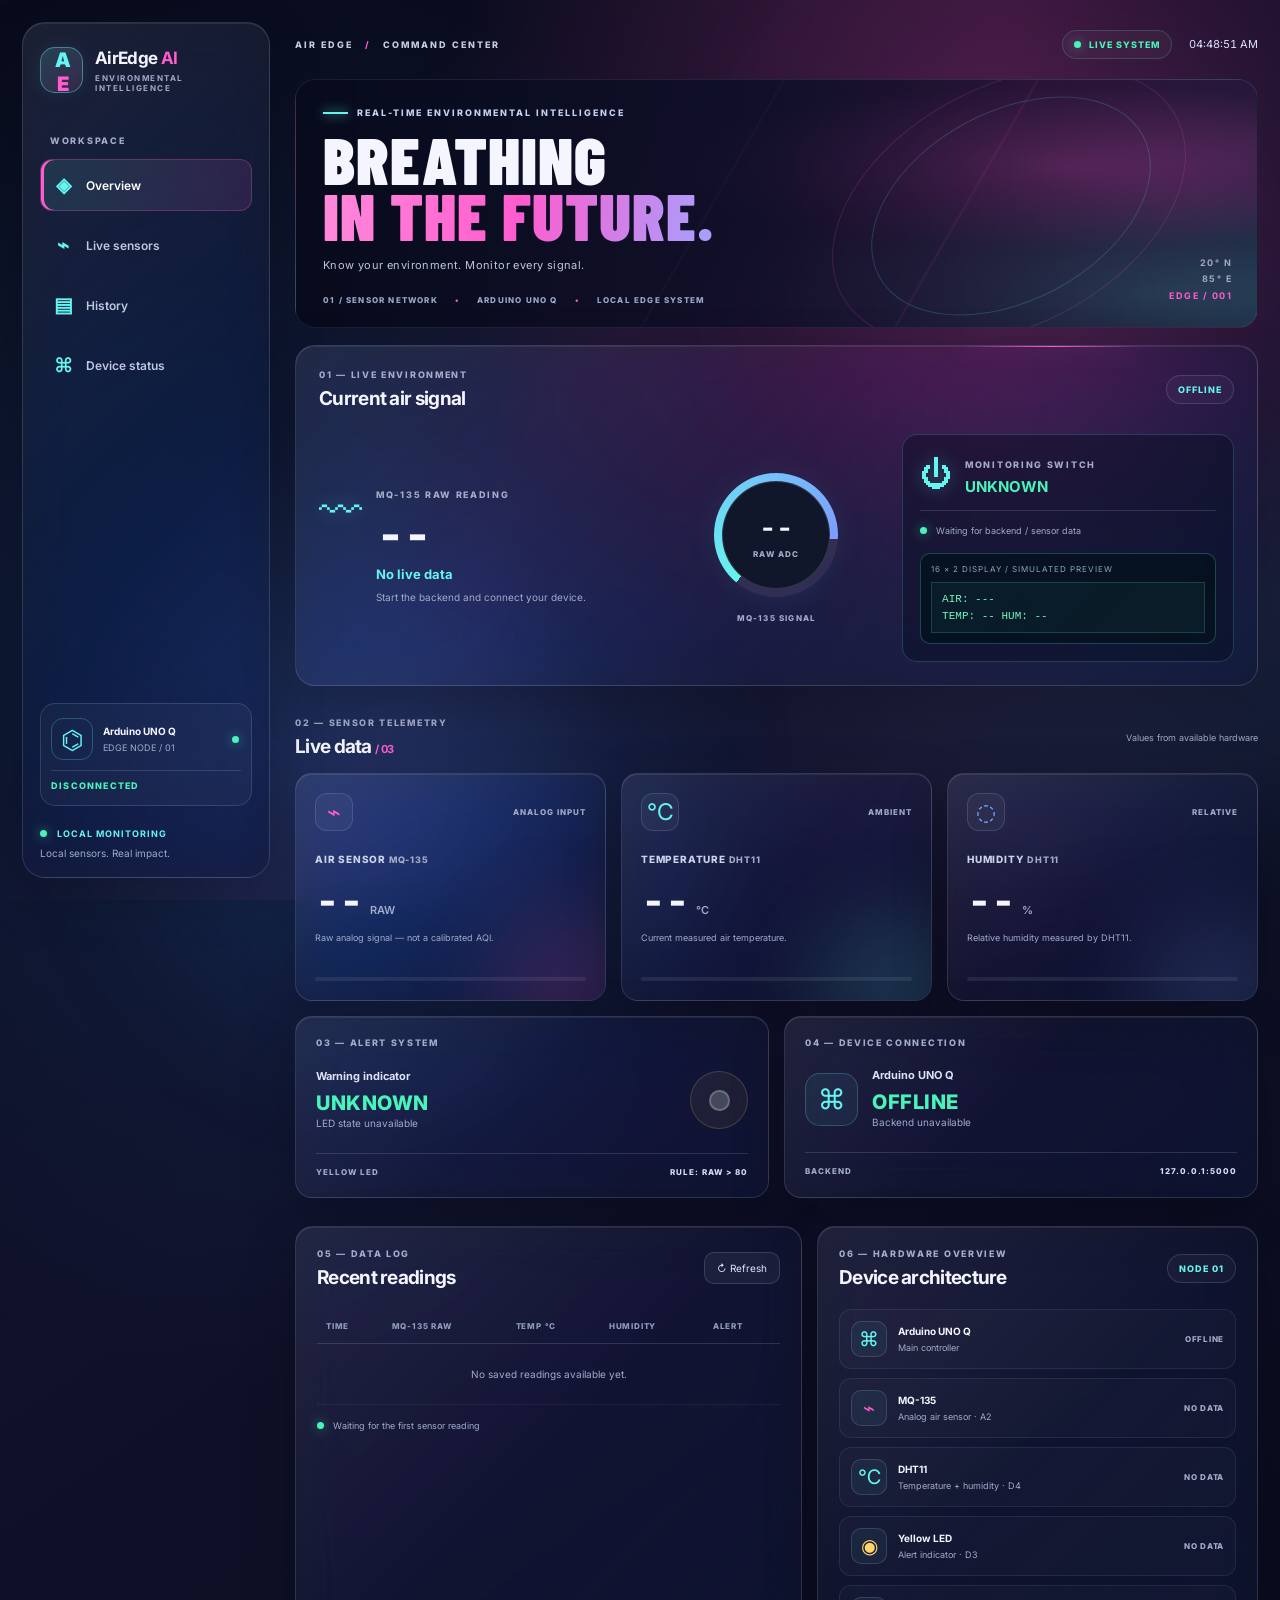
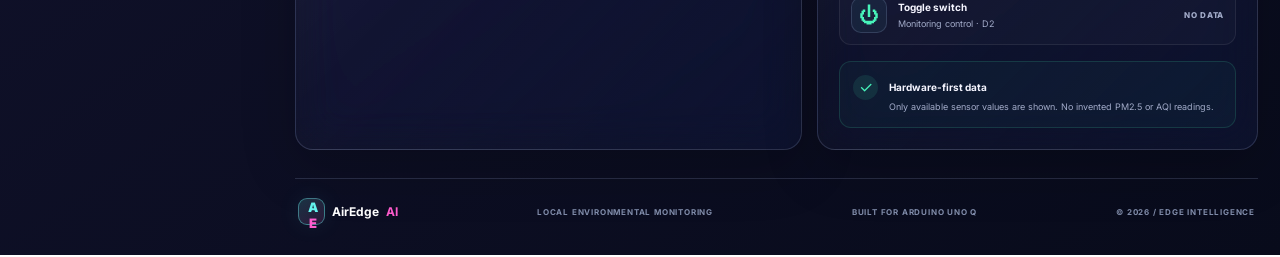
==== frontend/index.html @ 45211e06 "initial commit" ====
<!DOCTYPE html>
<html lang="en">
<head>
  <meta charset="UTF-8">
  <meta name="viewport" content="width=device-width, initial-scale=1.0">
  <meta name="theme-color" content="#080b1c">
  <title>AirEdge AI | Environmental Intelligence</title>
  <link rel="preconnect" href="https://fonts.googleapis.com">
  <link rel="preconnect" href="https://fonts.gstatic.com" crossorigin>
  <link href="https://fonts.googleapis.com/css2?family=Barlow+Condensed:wght@500;600;700;800;900&family=Inter:wght@400;500;600;700;800&display=swap" rel="stylesheet">
  <link rel="stylesheet" href="style.css">
  <script src="script.js" defer></script>
</head>
<body>
  <div class="ambient ambient-one"></div>
  <div class="ambient ambient-two"></div>
  <div class="grid-overlay"></div>

  <div class="app-shell">
    <aside class="sidebar glass">
      <a class="brand" href="#overview">
        <span class="brand-mark">A<span>E</span></span>
        <span>
          <strong>AirEdge <b>AI</b></strong>
          <small>ENVIRONMENTAL INTELLIGENCE</small>
        </span>
      </a>

      <div class="side-label">WORKSPACE</div>
      <nav class="navigation">
        <a class="nav-link active" href="#overview"><span>◈</span> Overview</a>
        <a class="nav-link" href="#sensors"><span>⌁</span> Live sensors</a>
        <a class="nav-link" href="#history"><span>▤</span> History</a>
        <a class="nav-link" href="#device"><span>⌘</span> Device status</a>
      </nav>

      <div class="sidebar-spacer"></div>

      <div class="node-card">
        <div class="node-icon">⌬</div>
        <div class="node-info">
          <strong>Arduino UNO Q</strong>
          <small>EDGE NODE / 01</small>
        </div>
        <span class="status-dot" id="sideConnectionDot"></span>
        <div class="node-status" id="sideConnection">CONNECTING</div>
      </div>

      <div class="sidebar-foot">
        <span class="live-dot"></span> LOCAL MONITORING
        <p>Local sensors. Real impact.</p>
      </div>
    </aside>

    <main class="main-content" id="overview">
      <header class="topbar">
        <div class="breadcrumb">AIR EDGE <span>/</span> COMMAND CENTER</div>
        <div class="topbar-right">
          <span class="live-pill"><i></i> LIVE SYSTEM</span>
          <span class="clock" id="clock">--:--:--</span>
        </div>
      </header>

      <section class="hero">
        <div class="hero-copy">
          <div class="eyebrow"><span class="eyebrow-line"></span> REAL-TIME ENVIRONMENTAL INTELLIGENCE</div>
          <h1>BREATHING<br><span>IN THE FUTURE.</span></h1>
          <p>Know your environment. Monitor every signal.</p>
          <div class="hero-meta">
            <span>01 / SENSOR NETWORK</span>
            <span>ARDUINO UNO Q</span>
            <span>LOCAL EDGE SYSTEM</span>
          </div>
        </div>
        <div class="hero-orbit orbit-one"></div>
        <div class="hero-orbit orbit-two"></div>
        <div class="hero-coordinate">20° N<br>85° E<br><span>EDGE / 001</span></div>
      </section>

      <section class="overview-panel glass">
        <div class="panel-heading">
          <div>
            <div class="section-kicker">01 — LIVE ENVIRONMENT</div>
            <h2>Current air signal</h2>
          </div>
          <span class="outline-chip" id="systemMode">INITIALIZING</span>
        </div>

        <div class="overview-grid">
          <div class="air-summary">
            <div class="air-symbol">〰</div>
            <div>
              <div class="mini-label">MQ-135 RAW READING</div>
              <div class="air-reading" id="airRaw">--</div>
              <div class="air-state" id="airStatus">Waiting for sensor</div>
              <p class="muted" id="airDescription">Connect your device to receive readings.</p>
            </div>
          </div>

          <div class="signal-meter">
            <div class="meter-ring">
              <div class="meter-center">
                <strong id="meterValue">--</strong>
                <span>RAW ADC</span>
              </div>
            </div>
            <span class="meter-caption">MQ-135 SIGNAL</span>
          </div>

          <div class="monitor-box">
            <div class="monitor-top">
              <span class="power-symbol">⏻</span>
              <div>
                <span class="mini-label">MONITORING SWITCH</span>
                <strong id="switchStatus">UNKNOWN</strong>
              </div>
            </div>
            <div class="monitor-divider"></div>
            <div class="monitor-bottom">
              <span class="live-dot"></span>
              <span id="deviceMessage">Waiting for device data</span>
            </div>
            <div class="lcd-screen">
              <div class="lcd-label">16 × 2 DISPLAY / SIMULATED PREVIEW</div>
              <div class="lcd-content">
                <span id="lcdLine1">AIR: ---</span>
                <span id="lcdLine2">TEMP: -- HUM: --</span>
              </div>
            </div>
          </div>
        </div>
      </section>

      <section class="section-block" id="sensors">
        <div class="section-header">
          <div>
            <div class="section-kicker">02 — SENSOR TELEMETRY</div>
            <h2>Live data <span class="heading-accent">/ 03</span></h2>
          </div>
          <span class="muted small">Values from available hardware</span>
        </div>

        <div class="sensor-grid">
          <article class="sensor-card glass pink-card">
            <div class="card-top">
              <span class="sensor-icon">⌁</span>
              <span class="tiny-tag">ANALOG INPUT</span>
            </div>
            <div class="sensor-name">AIR SENSOR <span>MQ-135</span></div>
            <div class="sensor-value"><span id="sensorAir">--</span><small>RAW</small></div>
            <p class="sensor-note">Raw analog signal — not a calibrated AQI.</p>
            <div class="card-track"><span id="airBar"></span></div>
          </article>

          <article class="sensor-card glass cyan-card">
            <div class="card-top">
              <span class="sensor-icon">℃</span>
              <span class="tiny-tag">AMBIENT</span>
            </div>
            <div class="sensor-name">TEMPERATURE <span>DHT11</span></div>
            <div class="sensor-value"><span id="temperature">--</span><small>°C</small></div>
            <p class="sensor-note">Current measured air temperature.</p>
            <div class="card-track"><span id="tempBar"></span></div>
          </article>

          <article class="sensor-card glass blue-card">
            <div class="card-top">
              <span class="sensor-icon">◌</span>
              <span class="tiny-tag">RELATIVE</span>
            </div>
            <div class="sensor-name">HUMIDITY <span>DHT11</span></div>
            <div class="sensor-value"><span id="humidity">--</span><small>%</small></div>
            <p class="sensor-note">Relative humidity measured by DHT11.</p>
            <div class="card-track"><span id="humidityBar"></span></div>
          </article>
        </div>
      </section>

      <section class="status-grid">
        <article class="glass status-card">
          <div class="section-kicker">03 — ALERT SYSTEM</div>
          <div class="status-card-main">
            <div>
              <div class="status-title">Warning indicator</div>
              <div class="status-big" id="alertStatus">UNKNOWN</div>
              <p class="muted" id="ledStatus">LED state unavailable</p>
            </div>
            <div class="led-halo"><span class="led-bulb" id="ledBulb"></span></div>
          </div>
          <div class="status-foot">YELLOW LED <span id="alertRule">RULE: RAW > 80</span></div>
        </article>

        <article class="glass status-card">
          <div class="section-kicker">04 — DEVICE CONNECTION</div>
          <div class="connection-main">
            <div class="connection-icon">⌘</div>
            <div>
              <div class="status-title">Arduino UNO Q</div>
              <div class="status-big" id="backendBadge">CHECKING</div>
              <p class="muted" id="connectionText">Checking Flask backend…</p>
            </div>
          </div>
          <div class="status-foot">BACKEND <span>127.0.0.1:5000</span></div>
        </article>
      </section>

      <section class="lower-grid">
        <article class="glass history-panel" id="history">
          <div class="panel-heading">
            <div>
              <div class="section-kicker">05 — DATA LOG</div>
              <h2>Recent readings</h2>
            </div>
            <button class="refresh-button" id="refreshButton" type="button">↻ Refresh</button>
          </div>

          <div class="table-wrap">
            <table>
              <thead>
                <tr>
                  <th>TIME</th>
                  <th>MQ-135 RAW</th>
                  <th>TEMP °C</th>
                  <th>HUMIDITY</th>
                  <th>ALERT</th>
                </tr>
              </thead>
              <tbody id="historyBody">
                <tr><td colspan="5" class="empty-row">Waiting for sensor history…</td></tr>
              </tbody>
            </table>
          </div>
          <div class="table-foot"><span class="live-dot"></span> <span id="footerUpdate">No readings received yet</span></div>
        </article>

        <article class="glass device-panel" id="device">
          <div class="panel-heading">
            <div>
              <div class="section-kicker">06 — HARDWARE OVERVIEW</div>
              <h2>Device architecture</h2>
            </div>
            <span class="outline-chip">NODE 01</span>
          </div>

          <div class="device-list">
            <div class="device-item">
              <span class="device-symbol">⌘</span>
              <div><strong>Arduino UNO Q</strong><small>Main controller</small></div>
              <span class="device-state" id="controllerState">WAITING</span>
            </div>
            <div class="device-item">
              <span class="device-symbol pink-text">⌁</span>
              <div><strong>MQ-135</strong><small>Analog air sensor · A2</small></div>
              <span class="device-state" id="mqStatus">WAITING</span>
            </div>
            <div class="device-item">
              <span class="device-symbol cyan-text">℃</span>
              <div><strong>DHT11</strong><small>Temperature + humidity · D4</small></div>
              <span class="device-state" id="dhtStatus">WAITING</span>
            </div>
            <div class="device-item">
              <span class="device-symbol yellow-text">◉</span>
              <div><strong>Yellow LED</strong><small>Alert indicator · D3</small></div>
              <span class="device-state" id="ledDeviceState">WAITING</span>
            </div>
            <div class="device-item">
              <span class="device-symbol green-text">⏻</span>
              <div><strong>Toggle switch</strong><small>Monitoring control · D2</small></div>
              <span class="device-state" id="switchDeviceState">WAITING</span>
            </div>
          </div>

          <div class="data-integrity">
            <span class="integrity-icon">✓</span>
            <div><strong>Hardware-first data</strong><p>Only available sensor values are shown. No invented PM2.5 or AQI readings.</p></div>
          </div>
        </article>
      </section>

      <footer class="footer">
        <div class="footer-brand"><span class="brand-mark small-mark">A<span>E</span></span> AirEdge <b>AI</b></div>
        <span>LOCAL ENVIRONMENTAL MONITORING</span>
        <span>BUILT FOR ARDUINO UNO Q</span>
        <span>© <span id="year"></span> / EDGE INTELLIGENCE</span>
      </footer>
    </main>
  </div>
</body>
</html>
---- frontend/style.css ----
:root {
  --bg: #080b1b;
  --glass: rgba(13, 19, 43, 0.68);
  --glass-light: rgba(255, 255, 255, 0.065);
  --border: rgba(190, 205, 255, 0.17);
  --text: #f5f5ff;
  --muted: #a2abc9;
  --pink: #ff5cce;
  --cyan: #65f5f0;
  --blue: #78aaff;
  --green: #48f4ba;
  --yellow: #ffd56b;
  --red: #ff657e;
}

* {
  box-sizing: border-box;
  margin: 0;
  padding: 0;
}

html {
  scroll-behavior: smooth;
  scroll-padding-top: 24px;
}

body {
  min-height: 100vh;
  overflow-x: hidden;
  color: var(--text);
  background:
    radial-gradient(ellipse at 78% 0%, rgba(202, 49, 135, 0.21), transparent 38%),
    radial-gradient(ellipse at 18% 36%, rgba(31, 107, 175, 0.18), transparent 42%),
    linear-gradient(145deg, #080b1b, #10112a 50%, #080b1b);
  font-family: "Inter", sans-serif;
}

body::before {
  position: fixed;
  inset: 0;
  z-index: -2;
  content: "";
  pointer-events: none;
  background:
    linear-gradient(120deg, transparent 25%, rgba(255, 93, 206, 0.055), transparent 65%),
    radial-gradient(ellipse at 90% 70%, rgba(40, 215, 234, 0.09), transparent 35%);
}

.ambient {
  position: fixed;
  z-index: -1;
  width: 420px;
  height: 420px;
  border-radius: 50%;
  filter: blur(110px);
  opacity: 0.16;
  pointer-events: none;
  animation: drift 13s ease-in-out infinite alternate;
}

.ambient-one {
  top: 4%;
  right: 3%;
  background: var(--pink);
}

.ambient-two {
  bottom: -10%;
  left: 15%;
  background: #3b8bff;
  animation-delay: -5s;
}

.grid-overlay {
  position: fixed;
  inset: 0;
  z-index: -1;
  opacity: 0.14;
  pointer-events: none;
  background-image:
    linear-gradient(rgba(149, 176, 255, 0.08) 1px, transparent 1px),
    linear-gradient(90deg, rgba(149, 176, 255, 0.08) 1px, transparent 1px);
  background-size: 42px 42px;
  mask-image: linear-gradient(to bottom, black, transparent 90%);
}

@keyframes drift {
  from { transform: translate3d(-25px, -15px, 0) scale(0.9); }
  to { transform: translate3d(30px, 25px, 0) scale(1.12); }
}

@keyframes pulse {
  0%, 100% { box-shadow: 0 0 0 0 rgba(72, 244, 186, 0.25); }
  50% { box-shadow: 0 0 0 6px rgba(72, 244, 186, 0); }
}

@keyframes shimmer {
  0% { background-position: 0% 50%; }
  100% { background-position: 200% 50%; }
}

/* Frosted glass used across the dashboard */
.glass {
  background: linear-gradient(
    135deg,
    rgba(255, 255, 255, 0.085),
    rgba(255, 255, 255, 0.025) 48%,
    rgba(17, 24, 55, 0.52)
  );
  border: 1px solid var(--border);
  box-shadow:
    0 18px 55px rgba(0, 0, 0, 0.2),
    inset 0 1px 0 rgba(255, 255, 255, 0.08);
  -webkit-backdrop-filter: blur(22px) saturate(145%);
  backdrop-filter: blur(22px) saturate(145%);
}

.app-shell {
  position: relative;
  display: grid;
  grid-template-columns: 248px minmax(0, 1fr);
  gap: 25px;
  width: min(1720px, 100%);
  min-height: 100vh;
  margin: auto;
  padding: 22px;
}

/* Sidebar */
.sidebar {
  position: sticky;
  top: 22px;
  display: flex;
  flex-direction: column;
  align-self: start;
  min-height: calc(100vh - 44px);
  padding: 24px 17px 18px;
  border-radius: 23px;
}

.brand {
  display: flex;
  align-items: center;
  gap: 12px;
  margin-bottom: 42px;
  color: var(--text);
  text-decoration: none;
}

.brand-mark {
  display: grid;
  place-items: center;
  width: 46px;
  height: 46px;
  border: 1px solid rgba(101, 245, 240, 0.42);
  border-radius: 15px;
  color: var(--cyan);
  background: linear-gradient(145deg, rgba(101, 245, 240, 0.17), rgba(255, 92, 206, 0.13));
  box-shadow: 0 0 24px rgba(101, 245, 240, 0.08);
  font-size: 20px;
  font-weight: 900;
  letter-spacing: -3px;
}

.brand-mark span {
  color: var(--pink);
}

.brand strong {
  display: block;
  font-size: 17px;
  letter-spacing: -0.7px;
}

.brand strong b,
.footer-brand b {
  color: var(--pink);
}

.brand small {
  display: block;
  margin-top: 5px;
  color: var(--muted);
  font-size: 8px;
  font-weight: 700;
  letter-spacing: 1.5px;
}

.side-label,
.section-kicker,
.mini-label,
.tiny-tag {
  color: var(--muted);
  font-size: 9px;
  font-weight: 800;
  letter-spacing: 1.7px;
}

.side-label {
  margin: 0 10px 13px;
}

.navigation {
  display: grid;
  gap: 8px;
}

.nav-link {
  display: flex;
  align-items: center;
  gap: 13px;
  padding: 13px 12px;
  border: 1px solid transparent;
  border-radius: 12px;
  color: #bfc7e1;
  text-decoration: none;
  font-size: 12px;
  font-weight: 600;
  transition: 0.25s ease;
}

.nav-link span {
  width: 20px;
  color: var(--cyan);
  font-size: 20px;
  text-align: center;
}

.nav-link:hover,
.nav-link.active {
  border-color: rgba(255, 92, 206, 0.25);
  color: white;
  background: linear-gradient(100deg, rgba(101, 245, 240, 0.11), rgba(255, 92, 206, 0.12));
  box-shadow: inset 3px 0 var(--pink);
}

.sidebar-spacer {
  flex: 1;
  min-height: 60px;
}

.node-card {
  display: grid;
  grid-template-columns: 42px 1fr 9px;
  gap: 10px;
  align-items: center;
  padding: 14px 10px;
  border: 1px solid var(--border);
  border-radius: 15px;
  background: rgba(255, 255, 255, 0.035);
}

.node-icon {
  display: grid;
  place-items: center;
  width: 42px;
  height: 42px;
  border: 1px solid rgba(101, 245, 240, 0.25);
  border-radius: 12px;
  color: var(--cyan);
  font-size: 26px;
}

.node-info strong,
.device-item strong {
  display: block;
  font-size: 10px;
}

.node-info small,
.device-item small {
  display: block;
  margin-top: 5px;
  color: var(--muted);
  font-size: 9px;
}

.node-status {
  grid-column: 1 / -1;
  padding-top: 9px;
  border-top: 1px solid var(--border);
  color: var(--green);
  font-size: 9px;
  font-weight: 800;
  letter-spacing: 1.2px;
}

.status-dot,
.live-dot,
.live-pill i {
  display: inline-block;
  width: 7px;
  height: 7px;
  border-radius: 50%;
  background: var(--green);
  box-shadow: 0 0 12px rgba(72, 244, 186, 0.6);
}

.sidebar-foot {
  margin-top: 22px;
  color: var(--cyan);
  font-size: 9px;
  font-weight: 700;
  letter-spacing: 1px;
}

.sidebar-foot .live-dot {
  margin-right: 7px;
}

.sidebar-foot p {
  margin-top: 8px;
  color: var(--muted);
  font-size: 10px;
  font-weight: 400;
  letter-spacing: 0;
}

/* Main area and cinematic heading */
.main-content {
  min-width: 0;
}

.topbar,
.topbar-right,
.hero-meta,
.panel-heading,
.section-header,
.card-top,
.monitor-top,
.monitor-bottom,
.status-card-main,
.connection-main,
.status-foot,
.table-foot,
.footer {
  display: flex;
  align-items: center;
  justify-content: space-between;
}

.topbar {
  min-height: 44px;
  gap: 16px;
}

.breadcrumb {
  color: #c8cce2;
  font-size: 9px;
  font-weight: 800;
  letter-spacing: 2px;
}

.breadcrumb span {
  margin: 0 8px;
  color: var(--pink);
}

.topbar-right {
  gap: 17px;
}

.live-pill,
.outline-chip {
  display: inline-flex;
  align-items: center;
  gap: 8px;
  padding: 8px 11px;
  border: 1px solid var(--border);
  border-radius: 30px;
  color: var(--muted);
  background: rgba(255, 255, 255, 0.035);
  font-size: 9px;
  font-weight: 800;
  letter-spacing: 1px;
  white-space: nowrap;
}

.live-pill {
  color: var(--green);
  border-color: rgba(72, 244, 186, 0.2);
}

.live-pill i {
  animation: pulse 2s infinite;
}

.clock {
  color: #dce2ff;
  font-size: 11px;
  font-variant-numeric: tabular-nums;
}

.hero {
  position: relative;
  display: flex;
  align-items: center;
  min-height: 235px;
  margin: 13px 0 17px;
  padding: 27px 27px 22px;
  overflow: hidden;
  border-radius: 20px;
  border: 1px solid rgba(255, 255, 255, 0.08);
  background:
    linear-gradient(90deg, rgba(7, 10, 27, 0.96) 0%, rgba(10, 13, 35, 0.82) 49%, rgba(32, 17, 49, 0.22) 100%),
    radial-gradient(ellipse at 80% 35%, rgba(255, 92, 206, 0.42), transparent 36%),
    radial-gradient(ellipse at 91% 86%, rgba(101, 245, 240, 0.25), transparent 38%),
    linear-gradient(135deg, #111b3c, #411a46 60%, #111a35);
}

.hero::before {
  position: absolute;
  inset: 0;
  content: "";
  opacity: 0.23;
  background-image:
    linear-gradient(120deg, transparent 44%, rgba(255, 255, 255, 0.12) 44.2%, transparent 44.5%),
    linear-gradient(120deg, transparent 67%, rgba(255, 92, 206, 0.35) 67.2%, transparent 67.5%);
  pointer-events: none;
}

.hero-copy {
  position: relative;
  z-index: 2;
}

.eyebrow {
  display: flex;
  align-items: center;
  gap: 9px;
  margin-bottom: 13px;
  color: #c3d0f0;
  font-size: 9px;
  font-weight: 800;
  letter-spacing: 2px;
}

.eyebrow-line {
  width: 25px;
  height: 2px;
  background: var(--cyan);
  box-shadow: 0 0 12px var(--cyan);
}

.hero h1 {
  font-family: "Barlow Condensed", sans-serif;
  font-size: clamp(42px, 5.2vw, 76px);
  font-weight: 900;
  line-height: 0.84;
  letter-spacing: 1px;
}

.hero h1 span {
  color: transparent;
  background: linear-gradient(100deg, #ff8adb, var(--pink), #a4a2ff);
  background-clip: text;
  -webkit-background-clip: text;
}

.hero-copy > p {
  margin-top: 15px;
  color: #bdc6e1;
  font-size: 11px;
  letter-spacing: 0.4px;
}

.hero-meta {
  justify-content: flex-start;
  flex-wrap: wrap;
  gap: 17px;
  margin-top: 23px;
  color: #9aa8ca;
  font-size: 8px;
  font-weight: 800;
  letter-spacing: 1.2px;
}

.hero-meta span + span::before {
  content: "•";
  margin-right: 17px;
  color: var(--pink);
}

.hero-orbit {
  position: absolute;
  right: 10%;
  border: 1px solid rgba(101, 245, 240, 0.18);
  border-radius: 50%;
  transform: rotate(-28deg);
  pointer-events: none;
}

.orbit-one {
  width: 300px;
  height: 190px;
}

.orbit-two {
  right: 6%;
  width: 380px;
  height: 240px;
  border-color: rgba(255, 92, 206, 0.16);
}

.hero-coordinate {
  position: absolute;
  right: 25px;
  bottom: 23px;
  z-index: 2;
  color: rgba(226, 232, 255, 0.65);
  font-size: 9px;
  font-weight: 700;
  line-height: 1.8;
  letter-spacing: 1.5px;
  text-align: right;
}

.hero-coordinate span {
  color: var(--pink);
}

/* Main overview */
.overview-panel {
  position: relative;
  padding: 23px;
  overflow: hidden;
  border-radius: 20px;
}

.overview-panel::after {
  position: absolute;
  top: 0;
  right: 12%;
  width: 180px;
  height: 1px;
  content: "";
  background: linear-gradient(90deg, transparent, var(--pink), transparent);
  box-shadow: 0 0 24px var(--pink);
}

.panel-heading h2,
.section-header h2 {
  margin-top: 7px;
  font-size: 19px;
  font-weight: 700;
  letter-spacing: -0.7px;
}

.outline-chip {
  color: var(--cyan);
}

.overview-grid {
  display: grid;
  grid-template-columns: 1.1fr 0.7fr 1.1fr;
  gap: 20px;
  align-items: center;
  margin-top: 24px;
}

.air-summary {
  display: flex;
  align-items: flex-start;
  gap: 14px;
  min-width: 0;
}

.air-symbol {
  color: var(--cyan);
  font-size: 43px;
  line-height: 1;
  text-shadow: 0 0 20px rgba(101, 245, 240, 0.4);
}

.air-reading {
  margin-top: 6px;
  font-size: 45px;
  font-weight: 800;
  letter-spacing: -2px;
  font-variant-numeric: tabular-nums;
}

.air-state {
  margin-top: 5px;
  color: var(--cyan);
  font-size: 13px;
  font-weight: 700;
}

.muted {
  color: var(--muted);
  font-size: 10px;
  line-height: 1.7;
}

.air-summary .muted {
  max-width: 220px;
  margin-top: 7px;
}

.signal-meter {
  display: grid;
  justify-items: center;
  gap: 11px;
}

.meter-ring {
  display: grid;
  place-items: center;
  width: 124px;
  height: 124px;
  border-radius: 50%;
  background: conic-gradient(from 220deg, var(--cyan), #7e9dff 65%, rgba(255,255,255,0.08) 65%);
  box-shadow: 0 0 32px rgba(101, 245, 240, 0.08);
}

.meter-center {
  display: flex;
  flex-direction: column;
  align-items: center;
  justify-content: center;
  width: 108px;
  height: 108px;
  border: 1px solid rgba(255,255,255,0.14);
  border-radius: 50%;
  background: #11172b;
}

.meter-center strong {
  font-size: 27px;
  font-variant-numeric: tabular-nums;
}

.meter-center span,
.meter-caption {
  margin-top: 5px;
  color: var(--muted);
  font-size: 8px;
  font-weight: 800;
  letter-spacing: 1.2px;
}

.monitor-box {
  min-width: 0;
  padding: 17px;
  border: 1px solid rgba(101, 245, 240, 0.19);
  border-radius: 15px;
  background: rgba(7, 13, 31, 0.43);
}

.monitor-top {
  justify-content: flex-start;
  gap: 13px;
}

.power-symbol {
  color: var(--cyan);
  font-size: 32px;
  text-shadow: 0 0 18px rgba(101, 245, 240, 0.35);
}

.monitor-top strong {
  display: block;
  margin-top: 5px;
  color: var(--green);
  font-size: 15px;
}

.monitor-divider {
  height: 1px;
  margin: 14px 0;
  background: var(--border);
}

.monitor-bottom {
  justify-content: flex-start;
  gap: 9px;
  color: var(--muted);
  font-size: 9px;
}

.lcd-screen {
  margin-top: 17px;
  padding: 10px;
  border: 1px solid rgba(101, 245, 240, 0.23);
  border-radius: 10px;
  background: rgba(5, 18, 31, 0.85);
}

.lcd-label {
  margin-bottom: 8px;
  color: #8aa6c0;
  font-size: 8px;
  letter-spacing: 1px;
}

.lcd-content {
  display: grid;
  gap: 5px;
  padding: 10px;
  border: 1px solid rgba(104, 237, 200, 0.18);
  color: #76f5c2;
  background: rgba(33, 105, 91, 0.13);
  font-family: monospace;
  font-size: 11px;
  overflow-wrap: anywhere;
}

/* Sensor cards */
.section-block {
  margin-top: 31px;
}

.section-header {
  margin-bottom: 15px;
}

.heading-accent {
  color: var(--pink);
  font-size: 11px;
}

.small {
  font-size: 9px;
}

.sensor-grid {
  display: grid;
  grid-template-columns: repeat(3, minmax(0, 1fr));
  gap: 15px;
}

.sensor-card {
  position: relative;
  min-width: 0;
  padding: 19px;
  overflow: hidden;
  border-radius: 17px;
  transition: transform 0.25s ease, border-color 0.25s ease;
}

.sensor-card:hover {
  transform: translateY(-4px);
  border-color: rgba(255, 255, 255, 0.3);
}

.sensor-card::after {
  position: absolute;
  right: -28px;
  bottom: -55px;
  width: 135px;
  height: 135px;
  border-radius: 50%;
  content: "";
  filter: blur(50px);
  opacity: 0.2;
  pointer-events: none;
}

.pink-card::after { background: var(--pink); }
.cyan-card::after { background: var(--cyan); }
.blue-card::after { background: var(--blue); }

.card-top {
  justify-content: flex-start;
  gap: 12px;
  margin-bottom: 22px;
}

.sensor-icon {
  display: grid;
  place-items: center;
  width: 38px;
  height: 38px;
  border: 1px solid var(--border);
  border-radius: 12px;
  background: rgba(255,255,255,0.04);
  font-size: 23px;
}

.pink-card .sensor-icon { color: var(--pink); }
.cyan-card .sensor-icon { color: var(--cyan); }
.blue-card .sensor-icon { color: var(--blue); }

.tiny-tag {
  margin-left: auto;
  font-size: 8px;
  letter-spacing: 1px;
}

.sensor-name {
  color: #cbd2e9;
  font-size: 10px;
  font-weight: 800;
  letter-spacing: 0.8px;
}

.sensor-name span {
  color: var(--muted);
  font-size: 9px;
}

.sensor-value {
  display: flex;
  align-items: baseline;
  gap: 8px;
  margin-top: 12px;
  font-size: clamp(29px, 3vw, 39px);
  font-weight: 800;
  letter-spacing: -1.5px;
  font-variant-numeric: tabular-nums;
}

.sensor-value small {
  color: var(--muted);
  font-size: 11px;
  font-weight: 600;
  letter-spacing: 0;
}

.sensor-note {
  min-height: 31px;
  margin-top: 8px;
  color: var(--muted);
  font-size: 9px;
  line-height: 1.6;
}

.card-track {
  height: 4px;
  margin-top: 15px;
  overflow: hidden;
  border-radius: 8px;
  background: rgba(255,255,255,0.08);
}

.card-track span {
  display: block;
  width: 0%;
  height: 100%;
  border-radius: inherit;
  transition: width 0.5s ease;
}

.pink-card .card-track span { background: var(--pink); box-shadow: 0 0 10px var(--pink); }
.cyan-card .card-track span { background: var(--cyan); box-shadow: 0 0 10px var(--cyan); }
.blue-card .card-track span { background: var(--blue); box-shadow: 0 0 10px var(--blue); }

/* Status cards */
.status-grid {
  display: grid;
  grid-template-columns: 1fr 1fr;
  gap: 15px;
  margin-top: 15px;
}

.status-card {
  min-width: 0;
  padding: 20px;
  border-radius: 17px;
}

.status-card-main {
  gap: 15px;
  margin-top: 21px;
}

.status-title {
  color: #dce1f5;
  font-size: 11px;
  font-weight: 700;
}

.status-big {
  margin-top: 8px;
  color: var(--green);
  font-size: 20px;
  font-weight: 800;
  letter-spacing: 0.5px;
  overflow-wrap: anywhere;
}

.led-halo {
  display: grid;
  place-items: center;
  width: 58px;
  height: 58px;
  flex-shrink: 0;
  border: 1px solid rgba(255, 213, 107, 0.18);
  border-radius: 50%;
  background: rgba(255, 213, 107, 0.06);
}

.led-bulb {
  width: 21px;
  height: 21px;
  border: 2px solid rgba(255,255,255,0.2);
  border-radius: 50%;
  background: #43495b;
  transition: 0.25s;
}

.led-bulb.on {
  background: var(--yellow);
  box-shadow: 0 0 13px var(--yellow), 0 0 30px rgba(255,213,107,0.5);
}

.status-foot {
  gap: 10px;
  margin-top: 21px;
  padding-top: 13px;
  border-top: 1px solid var(--border);
  color: var(--muted);
  font-size: 8px;
  font-weight: 800;
  letter-spacing: 1px;
}

.status-foot span {
  color: #d7dff5;
  text-align: right;
}

.connection-main {
  justify-content: flex-start;
  gap: 14px;
  margin-top: 20px;
}

.connection-icon {
  display: grid;
  place-items: center;
  width: 53px;
  height: 53px;
  flex-shrink: 0;
  border: 1px solid rgba(101,245,240,0.22);
  border-radius: 15px;
  color: var(--cyan);
  background: rgba(101,245,240,0.06);
  font-size: 28px;
}

/* History and device list */
.lower-grid {
  display: grid;
  grid-template-columns: minmax(0, 1.15fr) minmax(0, 1fr);
  gap: 15px;
  margin-top: 28px;
}

.history-panel,
.device-panel {
  min-width: 0;
  padding: 21px;
  border-radius: 18px;
}

.refresh-button {
  padding: 9px 12px;
  border: 1px solid var(--border);
  border-radius: 10px;
  color: #dfe7ff;
  background: rgba(255,255,255,0.05);
  cursor: pointer;
  font: inherit;
  font-size: 10px;
  transition: 0.2s;
}

.refresh-button:hover {
  border-color: var(--cyan);
  color: var(--cyan);
  background: rgba(101,245,240,0.08);
}

.refresh-button:disabled {
  opacity: 0.6;
  cursor: wait;
}

.table-wrap {
  width: 100%;
  margin-top: 20px;
  overflow-x: auto;
}

table {
  width: 100%;
  border-collapse: collapse;
  white-space: nowrap;
  text-align: left;
}

th {
  padding: 12px 9px;
  border-bottom: 1px solid var(--border);
  color: #8f9dbd;
  font-size: 8px;
  font-weight: 800;
  letter-spacing: 0.8px;
}

td {
  padding: 12px 9px;
  border-bottom: 1px solid rgba(255,255,255,0.055);
  color: #d5dcf3;
  font-size: 10px;
  font-variant-numeric: tabular-nums;
}

tbody tr:hover {
  background: rgba(255,255,255,0.035);
}

.empty-row {
  padding: 24px 10px;
  color: var(--muted);
  text-align: center;
}

.table-foot {
  justify-content: flex-start;
  gap: 9px;
  margin-top: 15px;
  color: var(--muted);
  font-size: 9px;
}

.alert-tag {
  display: inline-block;
  padding: 5px 8px;
  border: 1px solid rgba(72,244,186,0.18);
  border-radius: 7px;
  color: var(--green);
  background: rgba(72,244,186,0.07);
  font-size: 8px;
  font-weight: 800;
}

.alert-tag.danger {
  border-color: rgba(255,101,126,0.22);
  color: var(--red);
  background: rgba(255,101,126,0.08);
}

.device-list {
  display: grid;
  gap: 9px;
  margin-top: 20px;
}

.device-item {
  display: grid;
  grid-template-columns: 36px minmax(0, 1fr) auto;
  align-items: center;
  gap: 11px;
  padding: 11px;
  border: 1px solid rgba(255,255,255,0.075);
  border-radius: 12px;
  background: rgba(255,255,255,0.025);
}

.device-symbol {
  display: grid;
  place-items: center;
  width: 36px;
  height: 36px;
  border: 1px solid var(--border);
  border-radius: 10px;
  color: var(--cyan);
  background: rgba(101,245,240,0.05);
  font-size: 20px;
}

.pink-text { color: var(--pink); }
.cyan-text { color: var(--cyan); }
.yellow-text { color: var(--yellow); }
.green-text { color: var(--green); }

.device-state {
  color: var(--muted);
  font-size: 8px;
  font-weight: 800;
  letter-spacing: 0.7px;
  text-align: right;
}

.data-integrity {
  display: flex;
  gap: 11px;
  margin-top: 16px;
  padding: 13px;
  border: 1px solid rgba(72,244,186,0.14);
  border-radius: 12px;
  background: rgba(72,244,186,0.035);
}

.integrity-icon {
  display: grid;
  place-items: center;
  width: 25px;
  height: 25px;
  flex-shrink: 0;
  border-radius: 50%;
  color: var(--green);
  background: rgba(72,244,186,0.1);
}

.data-integrity strong {
  font-size: 10px;
}

.data-integrity p {
  margin-top: 5px;
  color: var(--muted);
  font-size: 9px;
  line-height: 1.6;
}

/* Footer and responsive layouts */
.footer {
  flex-wrap: wrap;
  justify-content: space-between;
  gap: 13px;
  margin-top: 28px;
  padding: 19px 3px 8px;
  border-top: 1px solid var(--border);
  color: #818dab;
  font-size: 8px;
  font-weight: 700;
  letter-spacing: 0.8px;
}

.footer-brand {
  display: flex;
  align-items: center;
  gap: 7px;
  color: white;
  font-size: 12px;
  letter-spacing: 0;
}

.small-mark {
  width: 27px;
  height: 27px;
  border-radius: 9px;
  font-size: 13px;
}

@media (min-width: 1500px) {
  .app-shell {
    grid-template-columns: 265px minmax(0, 1fr);
    gap: 30px;
    padding: 28px;
  }

  .hero {
    min-height: 265px;
  }
}

@media (max-width: 1150px) {
  .app-shell {
    grid-template-columns: 205px minmax(0, 1fr);
    gap: 15px;
    padding: 15px;
  }

  .overview-grid {
    grid-template-columns: 1fr 0.7fr;
  }

  .monitor-box {
    grid-column: 1 / -1;
  }

  .lower-grid {
    grid-template-columns: 1fr;
  }
}

@media (max-width: 760px) {
  .app-shell {
    display: block;
    padding: 12px;
  }

  .sidebar {
    position: relative;
    top: auto;
    min-height: 0;
    margin-bottom: 16px;
    padding: 15px;
  }

  .brand {
    margin-bottom: 17px;
  }

  .side-label,
  .sidebar-spacer,
  .node-card,
  .sidebar-foot {
    display: none;
  }

  .navigation {
    display: flex;
    gap: 6px;
    overflow-x: auto;
    padding-bottom: 3px;
  }

  .nav-link {
    flex-shrink: 0;
    padding: 10px;
    font-size: 10px;
  }

  .nav-link span {
    font-size: 15px;
  }

  .topbar {
    align-items: flex-start;
    flex-direction: column;
    padding: 5px 2px;
  }

  .hero {
    min-height: 230px;
    padding: 23px 17px;
  }

  .hero h1 {
    font-size: clamp(43px, 10vw, 64px);
  }

  .hero-coordinate {
    right: 15px;
    bottom: 12px;
    font-size: 8px;
  }

  .overview-panel,
  .history-panel,
  .device-panel {
    padding: 16px;
  }

  .overview-grid {
    grid-template-columns: 1fr;
    gap: 22px;
  }

  .signal-meter {
    justify-items: start;
    grid-template-columns: auto 1fr;
    align-items: center;
  }

  .meter-ring {
    width: 94px;
    height: 94px;
  }

  .meter-center {
    width: 81px;
    height: 81px;
  }

  .meter-center strong {
    font-size: 22px;
  }

  .sensor-grid,
  .status-grid {
    grid-template-columns: 1fr;
  }

  .sensor-value {
    font-size: 37px;
  }

  .section-header {
    align-items: flex-start;
    gap: 10px;
  }

  .section-header .small {
    max-width: 120px;
    text-align: right;
  }

  .footer {
    justify-content: flex-start;
  }
}

@media (prefers-reduced-motion: reduce) {
  *,
  *::before,
  *::after {
    scroll-behavior: auto !important;
    animation-duration: 0.01ms !important;
    animation-iteration-count: 1 !important;
    transition-duration: 0.01ms !important;
  }
}
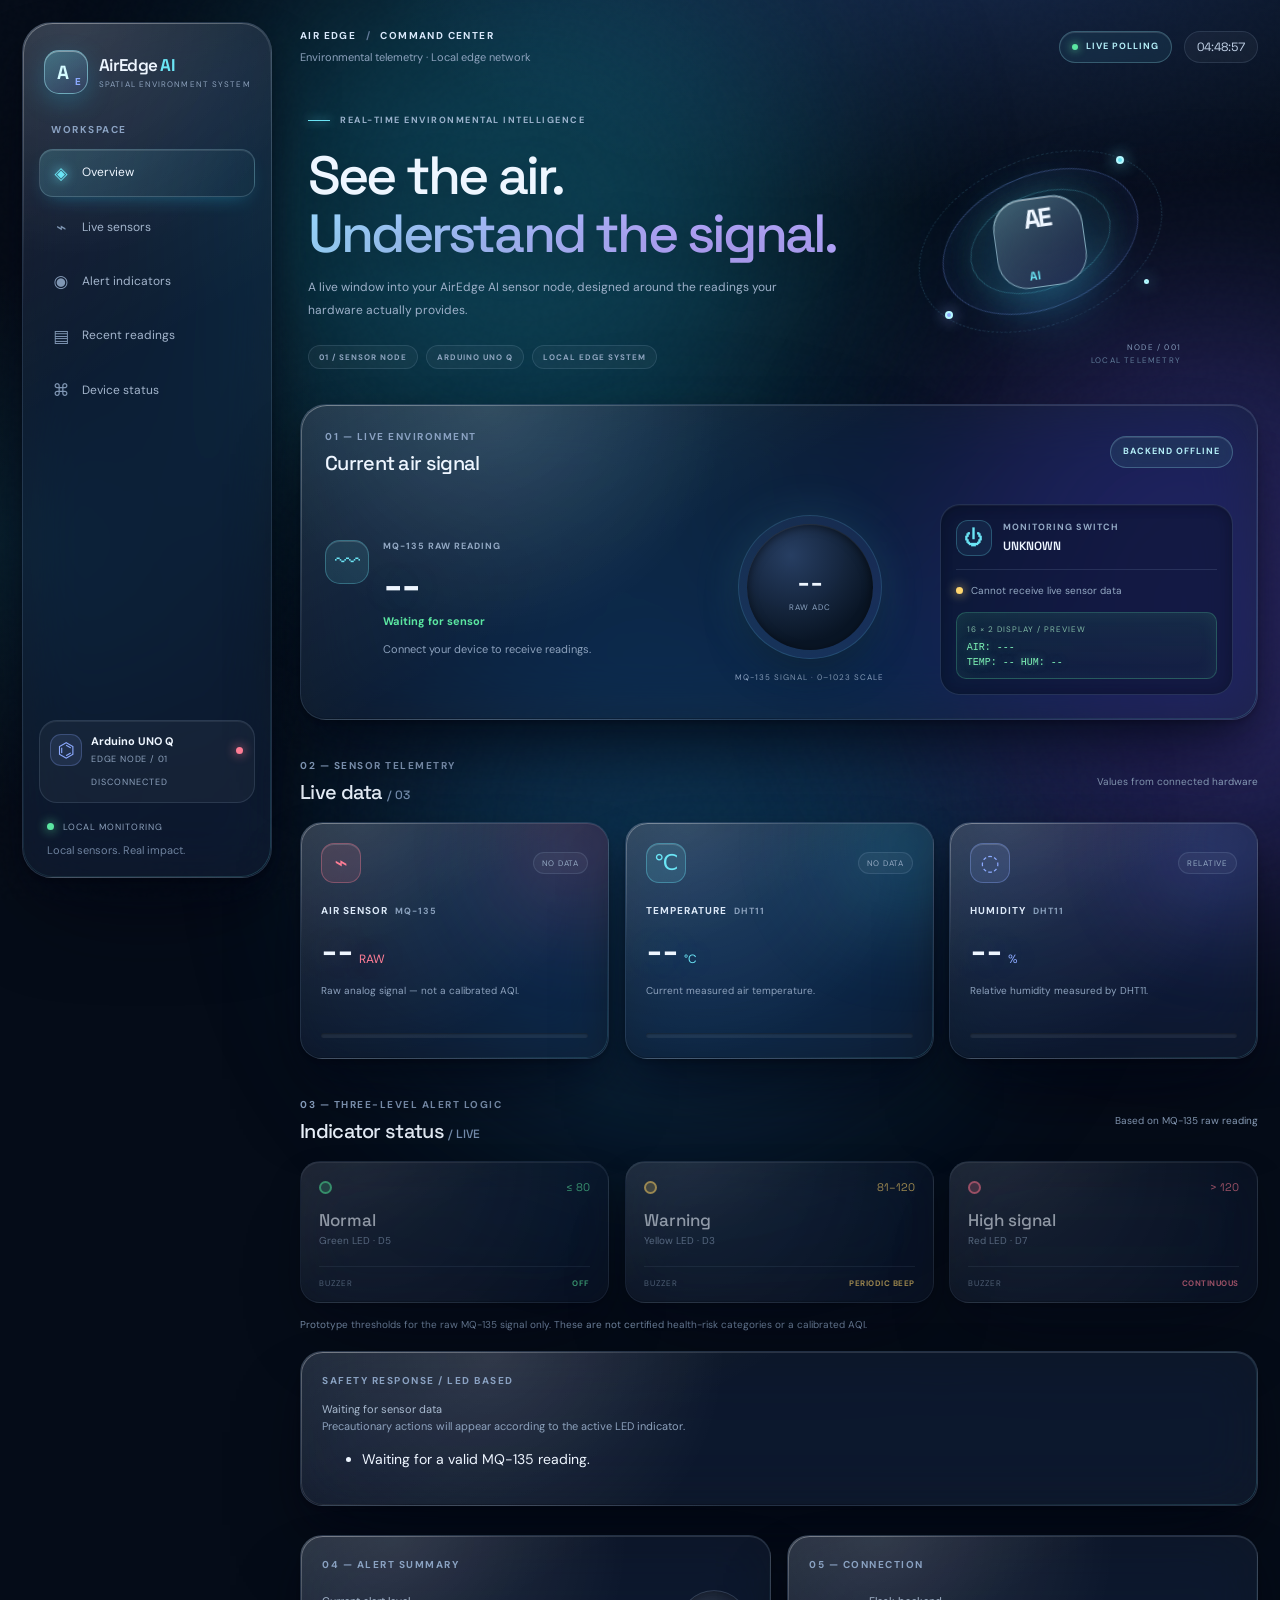
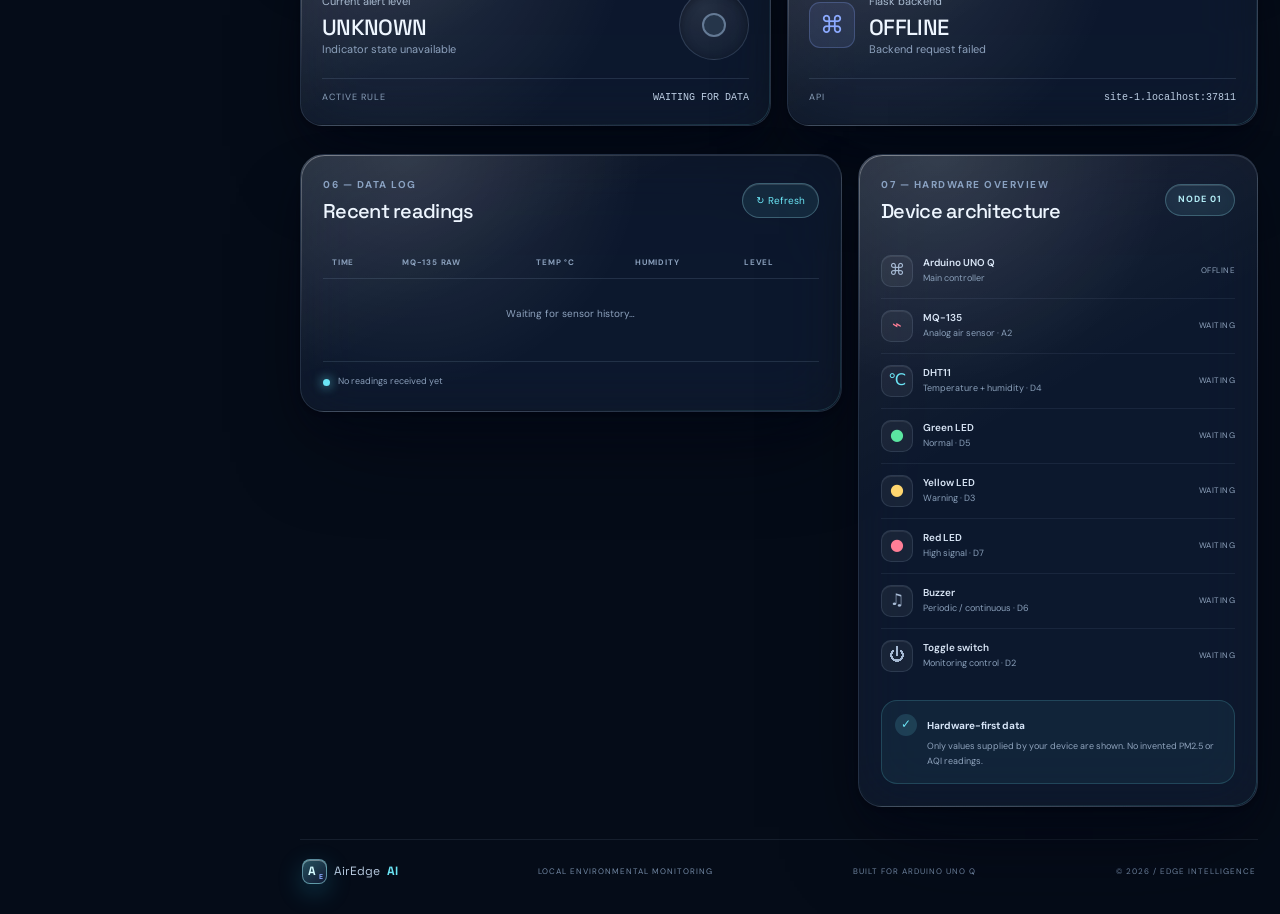
==== commit e53605eb: "Update AirGuard AI project" ====
--- a/frontend/index.html
+++ b/frontend/index.html
@@ -2,47 +2,55 @@
 <html lang="en">
 <head>
   <meta charset="UTF-8">
-  <meta name="viewport" content="width=device-width, initial-scale=1.0">
-  <meta name="theme-color" content="#080b1c">
-  <title>AirEdge AI | Environmental Intelligence</title>
+  <meta name="viewport" content="width=device-width, initial-scale=1">
+  <meta name="theme-color" content="#07111f">
+  <meta name="description" content="AirEdge AI environmental monitoring dashboard">
+  <title>AirEdge AI — Spatial Air Monitor</title>
+
   <link rel="preconnect" href="https://fonts.googleapis.com">
   <link rel="preconnect" href="https://fonts.gstatic.com" crossorigin>
-  <link href="https://fonts.googleapis.com/css2?family=Barlow+Condensed:wght@500;600;700;800;900&family=Inter:wght@400;500;600;700;800&display=swap" rel="stylesheet">
+  <link href="https://fonts.googleapis.com/css2?family=DM+Sans:wght@400;500;600;700&family=Space+Grotesk:wght@400;500;600;700&display=swap" rel="stylesheet">
+
   <link rel="stylesheet" href="style.css">
   <script src="script.js" defer></script>
+  <script src="spatial.js" defer></script>
 </head>
+
 <body>
-  <div class="ambient ambient-one"></div>
-  <div class="ambient ambient-two"></div>
-  <div class="grid-overlay"></div>
+  <div class="ambient ambient-a"></div>
+  <div class="ambient ambient-b"></div>
+  <div class="ambient ambient-c"></div>
+  <div class="noise"></div>
 
   <div class="app-shell">
     <aside class="sidebar glass">
       <a class="brand" href="#overview">
-        <span class="brand-mark">A<span>E</span></span>
-        <span>
+        <span class="brand-mark"><span>A</span><i>E</i></span>
+        <span class="brand-copy">
           <strong>AirEdge <b>AI</b></strong>
-          <small>ENVIRONMENTAL INTELLIGENCE</small>
+          <small>SPATIAL ENVIRONMENT SYSTEM</small>
         </span>
       </a>
 
       <div class="side-label">WORKSPACE</div>
+
       <nav class="navigation">
         <a class="nav-link active" href="#overview"><span>◈</span> Overview</a>
         <a class="nav-link" href="#sensors"><span>⌁</span> Live sensors</a>
-        <a class="nav-link" href="#history"><span>▤</span> History</a>
+        <a class="nav-link" href="#indicators"><span>◉</span> Alert indicators</a>
+        <a class="nav-link" href="#history"><span>▤</span> Recent readings</a>
         <a class="nav-link" href="#device"><span>⌘</span> Device status</a>
       </nav>
 
       <div class="sidebar-spacer"></div>
 
       <div class="node-card">
-        <div class="node-icon">⌬</div>
+        <span class="node-icon">⌬</span>
         <div class="node-info">
           <strong>Arduino UNO Q</strong>
           <small>EDGE NODE / 01</small>
         </div>
-        <span class="status-dot" id="sideConnectionDot"></span>
+        <span class="status-dot offline" id="sideConnectionDot"></span>
         <div class="node-status" id="sideConnection">CONNECTING</div>
       </div>
 
@@ -54,30 +62,55 @@
 
     <main class="main-content" id="overview">
       <header class="topbar">
-        <div class="breadcrumb">AIR EDGE <span>/</span> COMMAND CENTER</div>
+        <div>
+          <div class="breadcrumb">AIR EDGE <span>/</span> COMMAND CENTER</div>
+          <div class="topbar-sub">Environmental telemetry · Local edge network</div>
+        </div>
+
         <div class="topbar-right">
-          <span class="live-pill"><i></i> LIVE SYSTEM</span>
+          <span class="live-pill"><i></i> LIVE POLLING</span>
           <span class="clock" id="clock">--:--:--</span>
         </div>
       </header>
 
       <section class="hero">
         <div class="hero-copy">
-          <div class="eyebrow"><span class="eyebrow-line"></span> REAL-TIME ENVIRONMENTAL INTELLIGENCE</div>
-          <h1>BREATHING<br><span>IN THE FUTURE.</span></h1>
-          <p>Know your environment. Monitor every signal.</p>
+          <div class="eyebrow">
+            <span class="eyebrow-line"></span>
+            REAL-TIME ENVIRONMENTAL INTELLIGENCE
+          </div>
+
+          <h1>See the air.<br><span>Understand the signal.</span></h1>
+
+          <p>
+            A live window into your AirEdge AI sensor node,
+            designed around the readings your hardware actually provides.
+          </p>
+
           <div class="hero-meta">
-            <span>01 / SENSOR NETWORK</span>
+            <span>01 / SENSOR NODE</span>
             <span>ARDUINO UNO Q</span>
             <span>LOCAL EDGE SYSTEM</span>
           </div>
         </div>
-        <div class="hero-orbit orbit-one"></div>
-        <div class="hero-orbit orbit-two"></div>
-        <div class="hero-coordinate">20° N<br>85° E<br><span>EDGE / 001</span></div>
-      </section>
-
-      <section class="overview-panel glass">
+
+        <div class="hero-visual" aria-hidden="true">
+          <div class="orb orb-outer"></div>
+          <div class="orb orb-middle"></div>
+          <div class="orb orb-inner"></div>
+          <div class="orb-core">AE<span>AI</span></div>
+          <div class="orbit-dot dot-one"></div>
+          <div class="orbit-dot dot-two"></div>
+          <div class="orbit-dot dot-three"></div>
+
+          <div class="hero-coordinate">
+            NODE / 001<br>
+            <span>LOCAL TELEMETRY</span>
+          </div>
+        </div>
+      </section>
+
+      <section class="overview-panel glass panel">
         <div class="panel-heading">
           <div>
             <div class="section-kicker">01 — LIVE ENVIRONMENT</div>
@@ -93,18 +126,20 @@
               <div class="mini-label">MQ-135 RAW READING</div>
               <div class="air-reading" id="airRaw">--</div>
               <div class="air-state" id="airStatus">Waiting for sensor</div>
-              <p class="muted" id="airDescription">Connect your device to receive readings.</p>
+              <p class="muted" id="airDescription">
+                Connect your device to receive readings.
+              </p>
             </div>
           </div>
 
           <div class="signal-meter">
-            <div class="meter-ring">
+            <div class="meter-ring" id="meterRing">
               <div class="meter-center">
                 <strong id="meterValue">--</strong>
                 <span>RAW ADC</span>
               </div>
             </div>
-            <span class="meter-caption">MQ-135 SIGNAL</span>
+            <span class="meter-caption">MQ-135 SIGNAL · 0–1023 SCALE</span>
           </div>
 
           <div class="monitor-box">
@@ -115,13 +150,16 @@
                 <strong id="switchStatus">UNKNOWN</strong>
               </div>
             </div>
+
             <div class="monitor-divider"></div>
+
             <div class="monitor-bottom">
               <span class="live-dot"></span>
               <span id="deviceMessage">Waiting for device data</span>
             </div>
+
             <div class="lcd-screen">
-              <div class="lcd-label">16 × 2 DISPLAY / SIMULATED PREVIEW</div>
+              <div class="lcd-label">16 × 2 DISPLAY / PREVIEW</div>
               <div class="lcd-content">
                 <span id="lcdLine1">AIR: ---</span>
                 <span id="lcdLine2">TEMP: -- HUM: --</span>
@@ -137,14 +175,14 @@
             <div class="section-kicker">02 — SENSOR TELEMETRY</div>
             <h2>Live data <span class="heading-accent">/ 03</span></h2>
           </div>
-          <span class="muted small">Values from available hardware</span>
+          <span class="muted small">Values from connected hardware</span>
         </div>
 
         <div class="sensor-grid">
-          <article class="sensor-card glass pink-card">
+          <article class="sensor-card glass accent-rose">
             <div class="card-top">
               <span class="sensor-icon">⌁</span>
-              <span class="tiny-tag">ANALOG INPUT</span>
+              <span class="tiny-tag" id="mqStatus">NO DATA</span>
             </div>
             <div class="sensor-name">AIR SENSOR <span>MQ-135</span></div>
             <div class="sensor-value"><span id="sensorAir">--</span><small>RAW</small></div>
@@ -152,10 +190,10 @@
             <div class="card-track"><span id="airBar"></span></div>
           </article>
 
-          <article class="sensor-card glass cyan-card">
+          <article class="sensor-card glass accent-cyan">
             <div class="card-top">
               <span class="sensor-icon">℃</span>
-              <span class="tiny-tag">AMBIENT</span>
+              <span class="tiny-tag" id="dhtStatus">NO DATA</span>
             </div>
             <div class="sensor-name">TEMPERATURE <span>DHT11</span></div>
             <div class="sensor-value"><span id="temperature">--</span><small>°C</small></div>
@@ -163,7 +201,7 @@
             <div class="card-track"><span id="tempBar"></span></div>
           </article>
 
-          <article class="sensor-card glass blue-card">
+          <article class="sensor-card glass accent-blue">
             <div class="card-top">
               <span class="sensor-icon">◌</span>
               <span class="tiny-tag">RELATIVE</span>
@@ -176,31 +214,99 @@
         </div>
       </section>
 
+      <section class="section-block" id="indicators">
+        <div class="section-header">
+          <div>
+            <div class="section-kicker">03 — THREE-LEVEL ALERT LOGIC</div>
+            <h2>Indicator status <span class="heading-accent">/ LIVE</span></h2>
+          </div>
+          <span class="muted small">Based on MQ-135 raw reading</span>
+        </div>
+
+        <div class="indicator-grid">
+          <article class="indicator-card indicator-green" id="greenCard">
+            <div class="indicator-top">
+              <span class="led-preview"></span>
+              <span class="indicator-range">≤ 80</span>
+            </div>
+            <h3>Normal</h3>
+            <p>Green LED · D5</p>
+            <div class="indicator-foot"><span>BUZZER</span><strong>OFF</strong></div>
+          </article>
+
+          <article class="indicator-card indicator-yellow" id="yellowCard">
+            <div class="indicator-top">
+              <span class="led-preview"></span>
+              <span class="indicator-range">81–120</span>
+            </div>
+            <h3>Warning</h3>
+            <p>Yellow LED · D3</p>
+            <div class="indicator-foot"><span>BUZZER</span><strong>PERIODIC BEEP</strong></div>
+          </article>
+
+          <article class="indicator-card indicator-red" id="redCard">
+            <div class="indicator-top">
+              <span class="led-preview"></span>
+              <span class="indicator-range">&gt; 120</span>
+            </div>
+            <h3>High signal</h3>
+            <p>Red LED · D7</p>
+            <div class="indicator-foot"><span>BUZZER</span><strong>CONTINUOUS</strong></div>
+          </article>
+        </div>
+
+        <p class="disclaimer">
+          Prototype thresholds for the raw MQ-135 signal only.
+          These are not certified health-risk categories or a calibrated AQI.
+        </p>
+
+        <!-- Added panel: all existing dashboard sections are preserved. -->
+        <div class="glass status-card" id="precautionPanel"
+             aria-live="polite" style="margin-top: 18px;">
+          <div class="section-kicker">SAFETY RESPONSE / LED BASED</div>
+          <div class="status-title" id="precautionTitle">
+            Waiting for sensor data
+          </div>
+          <p class="muted" id="precautionDescription">
+            Precautionary actions will appear according to the active LED indicator.
+          </p>
+          <ul id="precautionList">
+            <li>Waiting for a valid MQ-135 reading.</li>
+          </ul>
+        </div>
+      </section>
+
       <section class="status-grid">
         <article class="glass status-card">
-          <div class="section-kicker">03 — ALERT SYSTEM</div>
+          <div class="section-kicker">04 — ALERT SUMMARY</div>
           <div class="status-card-main">
             <div>
-              <div class="status-title">Warning indicator</div>
+              <div class="status-title">Current alert level</div>
               <div class="status-big" id="alertStatus">UNKNOWN</div>
-              <p class="muted" id="ledStatus">LED state unavailable</p>
-            </div>
-            <div class="led-halo"><span class="led-bulb" id="ledBulb"></span></div>
-          </div>
-          <div class="status-foot">YELLOW LED <span id="alertRule">RULE: RAW > 80</span></div>
+              <p class="muted" id="ledStatus">Indicator state unavailable</p>
+            </div>
+            <div class="led-halo" id="ledHalo">
+              <span class="led-bulb" id="ledBulb"></span>
+            </div>
+          </div>
+          <div class="status-foot">
+            ACTIVE RULE <span id="alertRule">WAITING FOR DATA</span>
+          </div>
         </article>
 
         <article class="glass status-card">
-          <div class="section-kicker">04 — DEVICE CONNECTION</div>
+          <div class="section-kicker">05 — CONNECTION</div>
           <div class="connection-main">
             <div class="connection-icon">⌘</div>
             <div>
-              <div class="status-title">Arduino UNO Q</div>
+              <div class="status-title">Flask backend</div>
               <div class="status-big" id="backendBadge">CHECKING</div>
-              <p class="muted" id="connectionText">Checking Flask backend…</p>
-            </div>
-          </div>
-          <div class="status-foot">BACKEND <span>127.0.0.1:5000</span></div>
+              <p class="muted" id="connectionText">Checking backend…</p>
+            </div>
+          </div>
+          <div class="status-foot">
+            API <span id="backendAddress">127.0.0.1:5000</span>
+          </div>
         </article>
       </section>
 
@@ -208,7 +314,7 @@
         <article class="glass history-panel" id="history">
           <div class="panel-heading">
             <div>
-              <div class="section-kicker">05 — DATA LOG</div>
+              <div class="section-kicker">06 — DATA LOG</div>
               <h2>Recent readings</h2>
             </div>
             <button class="refresh-button" id="refreshButton" type="button">↻ Refresh</button>
@@ -222,7 +328,7 @@
                   <th>MQ-135 RAW</th>
                   <th>TEMP °C</th>
                   <th>HUMIDITY</th>
-                  <th>ALERT</th>
+                  <th>LEVEL</th>
                 </tr>
               </thead>
               <tbody id="historyBody">
@@ -230,13 +336,17 @@
               </tbody>
             </table>
           </div>
-          <div class="table-foot"><span class="live-dot"></span> <span id="footerUpdate">No readings received yet</span></div>
+
+          <div class="table-foot">
+            <span class="live-dot"></span>
+            <span id="footerUpdate">No readings received yet</span>
+          </div>
         </article>
 
         <article class="glass device-panel" id="device">
           <div class="panel-heading">
             <div>
-              <div class="section-kicker">06 — HARDWARE OVERVIEW</div>
+              <div class="section-kicker">07 — HARDWARE OVERVIEW</div>
               <h2>Device architecture</h2>
             </div>
             <span class="outline-chip">NODE 01</span>
@@ -246,25 +356,47 @@
             <div class="device-item">
               <span class="device-symbol">⌘</span>
               <div><strong>Arduino UNO Q</strong><small>Main controller</small></div>
-              <span class="device-state" id="controllerState">WAITING</span>
-            </div>
-            <div class="device-item">
-              <span class="device-symbol pink-text">⌁</span>
+              <span class="device-state" id="controllerState">UNVERIFIED</span>
+            </div>
+
+            <div class="device-item">
+              <span class="device-symbol rose-text">⌁</span>
               <div><strong>MQ-135</strong><small>Analog air sensor · A2</small></div>
-              <span class="device-state" id="mqStatus">WAITING</span>
-            </div>
+              <span class="device-state" id="mqDeviceState">WAITING</span>
+            </div>
+
             <div class="device-item">
               <span class="device-symbol cyan-text">℃</span>
               <div><strong>DHT11</strong><small>Temperature + humidity · D4</small></div>
-              <span class="device-state" id="dhtStatus">WAITING</span>
-            </div>
-            <div class="device-item">
-              <span class="device-symbol yellow-text">◉</span>
-              <div><strong>Yellow LED</strong><small>Alert indicator · D3</small></div>
-              <span class="device-state" id="ledDeviceState">WAITING</span>
-            </div>
-            <div class="device-item">
-              <span class="device-symbol green-text">⏻</span>
+              <span class="device-state" id="dhtDeviceState">WAITING</span>
+            </div>
+
+            <div class="device-item">
+              <span class="device-symbol green-text">●</span>
+              <div><strong>Green LED</strong><small>Normal · D5</small></div>
+              <span class="device-state" id="greenDeviceState">WAITING</span>
+            </div>
+
+            <div class="device-item">
+              <span class="device-symbol yellow-text">●</span>
+              <div><strong>Yellow LED</strong><small>Warning · D3</small></div>
+              <span class="device-state" id="yellowDeviceState">WAITING</span>
+            </div>
+
+            <div class="device-item">
+              <span class="device-symbol red-text">●</span>
+              <div><strong>Red LED</strong><small>High signal · D7</small></div>
+              <span class="device-state" id="redDeviceState">WAITING</span>
+            </div>
+
+            <div class="device-item">
+              <span class="device-symbol">♫</span>
+              <div><strong>Buzzer</strong><small>Periodic / continuous · D6</small></div>
+              <span class="device-state" id="buzzerDeviceState">WAITING</span>
+            </div>
+
+            <div class="device-item">
+              <span class="device-symbol">⏻</span>
               <div><strong>Toggle switch</strong><small>Monitoring control · D2</small></div>
               <span class="device-state" id="switchDeviceState">WAITING</span>
             </div>
@@ -272,13 +404,19 @@
 
           <div class="data-integrity">
             <span class="integrity-icon">✓</span>
-            <div><strong>Hardware-first data</strong><p>Only available sensor values are shown. No invented PM2.5 or AQI readings.</p></div>
+            <div>
+              <strong>Hardware-first data</strong>
+              <p>Only values supplied by your device are shown. No invented PM2.5 or AQI readings.</p>
+            </div>
           </div>
         </article>
       </section>
 
       <footer class="footer">
-        <div class="footer-brand"><span class="brand-mark small-mark">A<span>E</span></span> AirEdge <b>AI</b></div>
+        <div class="footer-brand">
+          <span class="brand-mark small-mark"><span>A</span><i>E</i></span>
+          AirEdge <b>AI</b>
+        </div>
         <span>LOCAL ENVIRONMENTAL MONITORING</span>
         <span>BUILT FOR ARDUINO UNO Q</span>
         <span>© <span id="year"></span> / EDGE INTELLIGENCE</span>
--- a/frontend/style.css
+++ b/frontend/style.css
@@ -1,1309 +1,424 @@
+/* AirEdge AI — Glassmorphism + Spatial UI
+   Depth model: ambient light (back) → glass panels (mid) → lit content (front).
+   Cards tilt toward the cursor and carry a moving specular highlight (see spatial.js). */
+
 :root {
-  --bg: #080b1b;
-  --glass: rgba(13, 19, 43, 0.68);
-  --glass-light: rgba(255, 255, 255, 0.065);
-  --border: rgba(190, 205, 255, 0.17);
-  --text: #f5f5ff;
-  --muted: #a2abc9;
-  --pink: #ff5cce;
-  --cyan: #65f5f0;
-  --blue: #78aaff;
-  --green: #48f4ba;
-  --yellow: #ffd56b;
-  --red: #ff657e;
-}
-
-* {
-  box-sizing: border-box;
-  margin: 0;
-  padding: 0;
-}
-
-html {
-  scroll-behavior: smooth;
-  scroll-padding-top: 24px;
-}
+  color-scheme: dark;
+  --bg: #050c18;
+  --glass: rgba(18, 32, 54, 0.46);
+  --glass-hi: rgba(255, 255, 255, 0.09);
+  --rim: rgba(200, 226, 255, 0.2);
+  --border: rgba(191, 218, 255, 0.12);
+  --text: #eef6ff;
+  --muted: #8da2bd;
+  --cyan: #6be5f5;
+  --blue: #8caaff;
+  --green: #5be6a1;
+  --yellow: #ffd66f;
+  --red: #ff7e96;
+  --radius: 26px;
+  --font: "DM Sans", system-ui, sans-serif;
+  --display: "Space Grotesk", "DM Sans", sans-serif;
+  --lift: 0 2px 4px rgba(0,0,0,.18), 0 18px 40px -8px rgba(2,8,20,.55), 0 50px 90px -30px rgba(2,8,20,.6);
+}
+
+* { box-sizing: border-box; }
+html { scroll-behavior: smooth; scroll-padding-top: 24px; }
 
 body {
-  min-height: 100vh;
-  overflow-x: hidden;
-  color: var(--text);
+  min-width: 320px; margin: 0; overflow-x: hidden;
   background:
-    radial-gradient(ellipse at 78% 0%, rgba(202, 49, 135, 0.21), transparent 38%),
-    radial-gradient(ellipse at 18% 36%, rgba(31, 107, 175, 0.18), transparent 42%),
-    linear-gradient(145deg, #080b1b, #10112a 50%, #080b1b);
-  font-family: "Inter", sans-serif;
-}
-
-body::before {
-  position: fixed;
-  inset: 0;
-  z-index: -2;
-  content: "";
-  pointer-events: none;
+    radial-gradient(ellipse 80% 55% at 75% -10%, rgba(64, 112, 200, .32), transparent 60%),
+    radial-gradient(ellipse 60% 50% at 0% 60%, rgba(20, 130, 160, .16), transparent 60%),
+    var(--bg);
+  background-attachment: fixed;
+  color: var(--text); font: 14px/1.55 var(--font);
+}
+a { color: inherit; text-decoration: none; }
+button { font: inherit; color: inherit; }
+h1, h2, h3, p { margin-top: 0; }
+:focus-visible { outline: 2px solid var(--cyan); outline-offset: 3px; border-radius: 10px; }
+
+/* ---------- Ambient light layer ---------- */
+.ambient {
+  position: fixed; z-index: -2; border-radius: 50%; pointer-events: none;
+  width: 46vmax; height: 46vmax; filter: blur(110px); opacity: .32;
+  transition: translate .6s cubic-bezier(.2,.7,.2,1);
+  animation: drift 24s ease-in-out infinite alternate;
+}
+.ambient-a { top: -8%; left: 18%; background: #1aa3c4; }
+.ambient-b { top: 35%; right: -18%; background: #6a55e8; animation-delay: -8s; }
+.ambient-c { bottom: -25%; left: 30%; background: #1b78b8; animation-delay: -15s; }
+.noise {
+  position: fixed; inset: 0; z-index: -1; pointer-events: none; opacity: .03;
+  background-image: url("data:image/svg+xml,%3Csvg viewBox='0 0 180 180' xmlns='http://www.w3.org/2000/svg'%3E%3Cfilter id='n'%3E%3CfeTurbulence type='fractalNoise' baseFrequency='.9' numOctaves='3' stitchTiles='stitch'/%3E%3C/filter%3E%3Crect width='100%25' height='100%25' filter='url(%23n)' opacity='.55'/%3E%3C/svg%3E");
+}
+
+/* ---------- Shell ---------- */
+.app-shell {
+  display: grid; grid-template-columns: 250px minmax(0, 1fr); gap: 28px;
+  width: min(1800px, 100%); margin: 0 auto; padding: 22px;
+  perspective: 1600px;
+}
+.main-content { min-width: 0; }
+
+/* ---------- Glass material ----------
+   Frosted blur + rim light (gradient border via mask) + cursor-tracked specular. */
+.glass, .indicator-card {
+  position: relative; isolation: isolate;
   background:
-    linear-gradient(120deg, transparent 25%, rgba(255, 93, 206, 0.055), transparent 65%),
-    radial-gradient(ellipse at 90% 70%, rgba(40, 215, 234, 0.09), transparent 35%);
-}
-
-.ambient {
-  position: fixed;
-  z-index: -1;
-  width: 420px;
-  height: 420px;
-  border-radius: 50%;
-  filter: blur(110px);
-  opacity: 0.16;
-  pointer-events: none;
-  animation: drift 13s ease-in-out infinite alternate;
-}
-
-.ambient-one {
-  top: 4%;
-  right: 3%;
-  background: var(--pink);
-}
-
-.ambient-two {
-  bottom: -10%;
-  left: 15%;
-  background: #3b8bff;
-  animation-delay: -5s;
-}
-
-.grid-overlay {
-  position: fixed;
-  inset: 0;
-  z-index: -1;
-  opacity: 0.14;
-  pointer-events: none;
-  background-image:
-    linear-gradient(rgba(149, 176, 255, 0.08) 1px, transparent 1px),
-    linear-gradient(90deg, rgba(149, 176, 255, 0.08) 1px, transparent 1px);
-  background-size: 42px 42px;
-  mask-image: linear-gradient(to bottom, black, transparent 90%);
-}
-
-@keyframes drift {
-  from { transform: translate3d(-25px, -15px, 0) scale(0.9); }
-  to { transform: translate3d(30px, 25px, 0) scale(1.12); }
-}
-
-@keyframes pulse {
-  0%, 100% { box-shadow: 0 0 0 0 rgba(72, 244, 186, 0.25); }
-  50% { box-shadow: 0 0 0 6px rgba(72, 244, 186, 0); }
-}
-
-@keyframes shimmer {
-  0% { background-position: 0% 50%; }
-  100% { background-position: 200% 50%; }
-}
-
-/* Frosted glass used across the dashboard */
-.glass {
-  background: linear-gradient(
-    135deg,
-    rgba(255, 255, 255, 0.085),
-    rgba(255, 255, 255, 0.025) 48%,
-    rgba(17, 24, 55, 0.52)
-  );
+    radial-gradient(520px circle at var(--mx, 20%) var(--my, 0%), rgba(255,255,255,.11), transparent 45%),
+    linear-gradient(150deg, var(--glass-hi), rgba(255,255,255,.015) 40%),
+    var(--glass);
   border: 1px solid var(--border);
-  box-shadow:
-    0 18px 55px rgba(0, 0, 0, 0.2),
-    inset 0 1px 0 rgba(255, 255, 255, 0.08);
-  -webkit-backdrop-filter: blur(22px) saturate(145%);
-  backdrop-filter: blur(22px) saturate(145%);
-}
-
-.app-shell {
-  position: relative;
-  display: grid;
-  grid-template-columns: 248px minmax(0, 1fr);
-  gap: 25px;
-  width: min(1720px, 100%);
-  min-height: 100vh;
-  margin: auto;
-  padding: 22px;
-}
-
-/* Sidebar */
+  box-shadow: inset 0 1px 0 rgba(255,255,255,.12), inset 0 -1px 0 rgba(0,0,0,.2), var(--lift);
+  -webkit-backdrop-filter: blur(30px) saturate(175%); backdrop-filter: blur(30px) saturate(175%);
+  transform: perspective(1000px) rotateX(var(--rx, 0deg)) rotateY(var(--ry, 0deg));
+  transition: transform .35s cubic-bezier(.2,.7,.2,1), border-color .25s, box-shadow .25s;
+  will-change: transform;
+}
+.glass::before {
+  content: ""; position: absolute; inset: 0; z-index: -1; border-radius: inherit; padding: 1px; pointer-events: none;
+  background: linear-gradient(145deg, rgba(255,255,255,.55), rgba(255,255,255,0) 28%, rgba(107,229,245,0) 65%, rgba(107,229,245,.35));
+  -webkit-mask: linear-gradient(#000 0 0) content-box, linear-gradient(#000 0 0);
+  -webkit-mask-composite: xor; mask-composite: exclude; opacity: .55;
+}
+.glass:hover { border-color: rgba(190, 225, 255, .26); }
+
+/* ---------- Sidebar (floating dock) ---------- */
 .sidebar {
-  position: sticky;
-  top: 22px;
-  display: flex;
-  flex-direction: column;
-  align-self: start;
-  min-height: calc(100vh - 44px);
-  padding: 24px 17px 18px;
-  border-radius: 23px;
-}
-
-.brand {
-  display: flex;
-  align-items: center;
-  gap: 12px;
-  margin-bottom: 42px;
-  color: var(--text);
-  text-decoration: none;
-}
-
+  position: sticky; top: 22px; align-self: start; display: flex; flex-direction: column;
+  min-height: calc(100vh - 44px); padding: 24px 16px 18px; border-radius: 30px;
+  transform: none; /* dock stays level */
+}
+.brand { display: flex; align-items: center; gap: 11px; padding: 3px 5px 28px; }
 .brand-mark {
-  display: grid;
-  place-items: center;
-  width: 46px;
-  height: 46px;
-  border: 1px solid rgba(101, 245, 240, 0.42);
-  border-radius: 15px;
-  color: var(--cyan);
-  background: linear-gradient(145deg, rgba(101, 245, 240, 0.17), rgba(255, 92, 206, 0.13));
-  box-shadow: 0 0 24px rgba(101, 245, 240, 0.08);
-  font-size: 20px;
-  font-weight: 900;
-  letter-spacing: -3px;
-}
-
-.brand-mark span {
-  color: var(--pink);
-}
-
-.brand strong {
-  display: block;
-  font-size: 17px;
-  letter-spacing: -0.7px;
-}
-
-.brand strong b,
-.footer-brand b {
-  color: var(--pink);
-}
-
-.brand small {
-  display: block;
-  margin-top: 5px;
-  color: var(--muted);
-  font-size: 8px;
-  font-weight: 700;
-  letter-spacing: 1.5px;
-}
-
-.side-label,
-.section-kicker,
-.mini-label,
-.tiny-tag {
-  color: var(--muted);
-  font-size: 9px;
-  font-weight: 800;
-  letter-spacing: 1.7px;
-}
-
-.side-label {
-  margin: 0 10px 13px;
-}
-
-.navigation {
-  display: grid;
-  gap: 8px;
-}
-
+  position: relative; display: grid; place-items: center; flex: 0 0 auto; overflow: hidden;
+  width: 44px; height: 44px; border-radius: 15px;
+  border: 1px solid rgba(160, 238, 250, .5);
+  background: linear-gradient(145deg, rgba(107,229,245,.32), rgba(110,135,255,.12));
+  box-shadow: inset 0 1px 0 rgba(255,255,255,.35), 0 8px 24px rgba(40,170,210,.28);
+  font: 700 19px var(--display);
+}
+.brand-mark span { margin-right: 6px; color: #d5fbff; }
+.brand-mark i { position: absolute; right: 6px; bottom: 5px; color: var(--blue); font-size: 10px; font-style: normal; }
+.brand-copy { display: flex; flex-direction: column; min-width: 0; }
+.brand-copy strong { font: 600 17px var(--display); letter-spacing: -.7px; white-space: nowrap; }
+.brand-copy strong b, .footer-brand b { color: var(--cyan); }
+.brand-copy small { margin-top: 2px; color: var(--muted); font-size: 8px; letter-spacing: 1.1px; white-space: nowrap; }
+
+.side-label, .section-kicker { color: #8aa2c2; font-size: 10px; font-weight: 700; letter-spacing: 1.5px; }
+.side-label { padding: 0 12px 11px; }
+.navigation { display: grid; gap: 6px; }
 .nav-link {
-  display: flex;
-  align-items: center;
-  gap: 13px;
-  padding: 13px 12px;
-  border: 1px solid transparent;
-  border-radius: 12px;
-  color: #bfc7e1;
-  text-decoration: none;
-  font-size: 12px;
-  font-weight: 600;
-  transition: 0.25s ease;
-}
-
-.nav-link span {
-  width: 20px;
-  color: var(--cyan);
-  font-size: 20px;
-  text-align: center;
-}
-
-.nav-link:hover,
-.nav-link.active {
-  border-color: rgba(255, 92, 206, 0.25);
-  color: white;
-  background: linear-gradient(100deg, rgba(101, 245, 240, 0.11), rgba(255, 92, 206, 0.12));
-  box-shadow: inset 3px 0 var(--pink);
-}
-
-.sidebar-spacer {
-  flex: 1;
-  min-height: 60px;
-}
+  position: relative; display: flex; align-items: center; gap: 12px; min-height: 44px; padding: 10px 12px;
+  border: 1px solid transparent; border-radius: 14px; color: #a3b5cc; font-size: 12px;
+  transition: background .2s, color .2s, border-color .2s, transform .2s;
+}
+.nav-link > span { width: 18px; color: #8097b4; text-align: center; font-size: 17px; transition: color .2s; }
+.nav-link:hover { color: var(--text); transform: translateX(3px); }
+.nav-link:hover, .nav-link.active {
+  border-color: rgba(190, 235, 250, .2);
+  background: linear-gradient(100deg, rgba(107,229,245,.18), rgba(107,229,245,.03));
+  box-shadow: inset 0 1px 0 rgba(255,255,255,.1), 0 8px 20px -10px rgba(40,190,230,.45);
+}
+.nav-link.active { color: var(--text); }
+.nav-link.active > span { color: var(--cyan); text-shadow: 0 0 12px var(--cyan); }
+.sidebar-spacer { flex: 1; min-height: 45px; }
 
 .node-card {
-  display: grid;
-  grid-template-columns: 42px 1fr 9px;
-  gap: 10px;
-  align-items: center;
-  padding: 14px 10px;
-  border: 1px solid var(--border);
-  border-radius: 15px;
-  background: rgba(255, 255, 255, 0.035);
-}
-
-.node-icon {
-  display: grid;
-  place-items: center;
-  width: 42px;
-  height: 42px;
-  border: 1px solid rgba(101, 245, 240, 0.25);
-  border-radius: 12px;
-  color: var(--cyan);
-  font-size: 26px;
-}
-
-.node-info strong,
-.device-item strong {
-  display: block;
-  font-size: 10px;
-}
-
-.node-info small,
-.device-item small {
-  display: block;
-  margin-top: 5px;
-  color: var(--muted);
-  font-size: 9px;
-}
-
-.node-status {
-  grid-column: 1 / -1;
-  padding-top: 9px;
-  border-top: 1px solid var(--border);
-  color: var(--green);
-  font-size: 9px;
-  font-weight: 800;
-  letter-spacing: 1.2px;
-}
-
-.status-dot,
-.live-dot,
-.live-pill i {
-  display: inline-block;
-  width: 7px;
-  height: 7px;
-  border-radius: 50%;
-  background: var(--green);
-  box-shadow: 0 0 12px rgba(72, 244, 186, 0.6);
-}
-
-.sidebar-foot {
-  margin-top: 22px;
-  color: var(--cyan);
-  font-size: 9px;
-  font-weight: 700;
-  letter-spacing: 1px;
-}
-
-.sidebar-foot .live-dot {
-  margin-right: 7px;
-}
-
-.sidebar-foot p {
-  margin-top: 8px;
-  color: var(--muted);
-  font-size: 10px;
-  font-weight: 400;
-  letter-spacing: 0;
-}
-
-/* Main area and cinematic heading */
-.main-content {
-  min-width: 0;
-}
-
-.topbar,
-.topbar-right,
-.hero-meta,
-.panel-heading,
-.section-header,
-.card-top,
-.monitor-top,
-.monitor-bottom,
-.status-card-main,
-.connection-main,
-.status-foot,
-.table-foot,
-.footer {
-  display: flex;
-  align-items: center;
-  justify-content: space-between;
-}
-
-.topbar {
-  min-height: 44px;
-  gap: 16px;
-}
-
-.breadcrumb {
-  color: #c8cce2;
-  font-size: 9px;
-  font-weight: 800;
-  letter-spacing: 2px;
-}
-
-.breadcrumb span {
-  margin: 0 8px;
-  color: var(--pink);
-}
-
-.topbar-right {
-  gap: 17px;
-}
-
-.live-pill,
-.outline-chip {
-  display: inline-flex;
-  align-items: center;
-  gap: 8px;
-  padding: 8px 11px;
-  border: 1px solid var(--border);
-  border-radius: 30px;
-  color: var(--muted);
-  background: rgba(255, 255, 255, 0.035);
-  font-size: 9px;
-  font-weight: 800;
-  letter-spacing: 1px;
-  white-space: nowrap;
-}
-
-.live-pill {
-  color: var(--green);
-  border-color: rgba(72, 244, 186, 0.2);
-}
-
-.live-pill i {
-  animation: pulse 2s infinite;
-}
-
-.clock {
-  color: #dce2ff;
-  font-size: 11px;
-  font-variant-numeric: tabular-nums;
-}
-
+  display: grid; grid-template-columns: 32px minmax(0,1fr) 8px; align-items: center; gap: 9px;
+  padding: 12px 10px; border: 1px solid var(--border); border-radius: 18px;
+  background: rgba(255,255,255,.04); box-shadow: inset 0 1px 0 rgba(255,255,255,.07);
+}
+.node-icon, .connection-icon {
+  display: grid; place-items: center; width: 32px; height: 32px; border-radius: 11px;
+  border: 1px solid rgba(137,167,255,.25); background: rgba(137,167,255,.1); color: var(--blue); font-size: 20px;
+}
+.node-info { display: flex; flex-direction: column; min-width: 0; }
+.node-info strong { font-size: 11px; }
+.node-info small { margin-top: 3px; color: var(--muted); font-size: 9px; letter-spacing: .8px; }
+.status-dot, .live-dot {
+  display: inline-block; width: 7px; height: 7px; border-radius: 50%;
+  background: var(--yellow); color: var(--yellow); box-shadow: 0 0 11px currentColor;
+}
+.status-dot.online { background: var(--green); color: var(--green); }
+.status-dot.offline { background: var(--red); color: var(--red); }
+.node-status { grid-column: 2 / 4; color: var(--muted); font-size: 9px; letter-spacing: 1px; }
+.sidebar-foot { padding: 18px 8px 0; color: #8da2bd; font-size: 9px; letter-spacing: 1px; }
+.sidebar-foot .live-dot { margin-right: 6px; background: var(--green); color: var(--green); }
+.sidebar-foot p { margin: 7px 0 0; color: #6e829e; font-size: 11px; letter-spacing: 0; }
+
+/* ---------- Top bar ---------- */
+.topbar { display: flex; align-items: center; justify-content: space-between; gap: 16px; min-height: 50px; margin-bottom: 24px; }
+.breadcrumb { color: #d9e8fb; font-size: 10px; font-weight: 700; letter-spacing: 1.4px; }
+.breadcrumb span { padding: 0 6px; color: #627a99; }
+.topbar-sub { margin-top: 5px; color: var(--muted); font-size: 11px; }
+.topbar-right { display: flex; align-items: center; gap: 12px; }
+.live-pill, .outline-chip {
+  display: inline-flex; align-items: center; justify-content: center; gap: 8px; padding: 8px 12px;
+  border: 1px solid rgba(160,238,250,.25); border-radius: 999px; white-space: nowrap;
+  background: rgba(107,229,245,.08); color: #b4eef7; font-size: 9px; font-weight: 700; letter-spacing: 1px;
+  -webkit-backdrop-filter: blur(14px); backdrop-filter: blur(14px);
+  box-shadow: inset 0 1px 0 rgba(255,255,255,.12);
+}
+.live-pill i { width: 6px; height: 6px; border-radius: 50%; background: var(--green); color: var(--green); box-shadow: 0 0 9px var(--green); animation: pulse 2s infinite; }
+.clock { padding: 7px 12px; border: 1px solid var(--border); border-radius: 999px; background: rgba(255,255,255,.04); color: #c3d3e8; font: 12px var(--display); font-variant-numeric: tabular-nums; }
+
+/* ---------- Hero: floating 3D orbit ---------- */
 .hero {
-  position: relative;
-  display: flex;
-  align-items: center;
-  min-height: 235px;
-  margin: 13px 0 17px;
-  padding: 27px 27px 22px;
-  overflow: hidden;
-  border-radius: 20px;
-  border: 1px solid rgba(255, 255, 255, 0.08);
-  background:
-    linear-gradient(90deg, rgba(7, 10, 27, 0.96) 0%, rgba(10, 13, 35, 0.82) 49%, rgba(32, 17, 49, 0.22) 100%),
-    radial-gradient(ellipse at 80% 35%, rgba(255, 92, 206, 0.42), transparent 36%),
-    radial-gradient(ellipse at 91% 86%, rgba(101, 245, 240, 0.25), transparent 38%),
-    linear-gradient(135deg, #111b3c, #411a46 60%, #111a35);
-}
-
-.hero::before {
-  position: absolute;
-  inset: 0;
-  content: "";
-  opacity: 0.23;
-  background-image:
-    linear-gradient(120deg, transparent 44%, rgba(255, 255, 255, 0.12) 44.2%, transparent 44.5%),
-    linear-gradient(120deg, transparent 67%, rgba(255, 92, 206, 0.35) 67.2%, transparent 67.5%);
-  pointer-events: none;
-}
-
-.hero-copy {
-  position: relative;
-  z-index: 2;
-}
-
-.eyebrow {
-  display: flex;
-  align-items: center;
-  gap: 9px;
-  margin-bottom: 13px;
-  color: #c3d0f0;
-  font-size: 9px;
-  font-weight: 800;
-  letter-spacing: 2px;
-}
-
-.eyebrow-line {
-  width: 25px;
-  height: 2px;
-  background: var(--cyan);
-  box-shadow: 0 0 12px var(--cyan);
-}
-
-.hero h1 {
-  font-family: "Barlow Condensed", sans-serif;
-  font-size: clamp(42px, 5.2vw, 76px);
-  font-weight: 900;
-  line-height: 0.84;
-  letter-spacing: 1px;
-}
-
-.hero h1 span {
-  color: transparent;
-  background: linear-gradient(100deg, #ff8adb, var(--pink), #a4a2ff);
-  background-clip: text;
-  -webkit-background-clip: text;
-}
-
-.hero-copy > p {
-  margin-top: 15px;
-  color: #bdc6e1;
-  font-size: 11px;
-  letter-spacing: 0.4px;
-}
-
-.hero-meta {
-  justify-content: flex-start;
-  flex-wrap: wrap;
-  gap: 17px;
-  margin-top: 23px;
-  color: #9aa8ca;
-  font-size: 8px;
-  font-weight: 800;
-  letter-spacing: 1.2px;
-}
-
-.hero-meta span + span::before {
-  content: "•";
-  margin-right: 17px;
-  color: var(--pink);
-}
-
-.hero-orbit {
-  position: absolute;
-  right: 10%;
-  border: 1px solid rgba(101, 245, 240, 0.18);
-  border-radius: 50%;
-  transform: rotate(-28deg);
-  pointer-events: none;
-}
-
-.orbit-one {
-  width: 300px;
-  height: 190px;
-}
-
-.orbit-two {
-  right: 6%;
-  width: 380px;
-  height: 240px;
-  border-color: rgba(255, 92, 206, 0.16);
-}
-
-.hero-coordinate {
-  position: absolute;
-  right: 25px;
-  bottom: 23px;
-  z-index: 2;
-  color: rgba(226, 232, 255, 0.65);
-  font-size: 9px;
-  font-weight: 700;
-  line-height: 1.8;
-  letter-spacing: 1.5px;
-  text-align: right;
-}
-
-.hero-coordinate span {
-  color: var(--pink);
-}
-
-/* Main overview */
-.overview-panel {
-  position: relative;
-  padding: 23px;
-  overflow: hidden;
-  border-radius: 20px;
-}
-
-.overview-panel::after {
-  position: absolute;
-  top: 0;
-  right: 12%;
-  width: 180px;
-  height: 1px;
-  content: "";
-  background: linear-gradient(90deg, transparent, var(--pink), transparent);
-  box-shadow: 0 0 24px var(--pink);
-}
-
-.panel-heading h2,
-.section-header h2 {
-  margin-top: 7px;
-  font-size: 19px;
-  font-weight: 700;
-  letter-spacing: -0.7px;
-}
-
-.outline-chip {
-  color: var(--cyan);
-}
-
-.overview-grid {
-  display: grid;
-  grid-template-columns: 1.1fr 0.7fr 1.1fr;
-  gap: 20px;
-  align-items: center;
-  margin-top: 24px;
-}
-
-.air-summary {
-  display: flex;
-  align-items: flex-start;
-  gap: 14px;
-  min-width: 0;
-}
-
-.air-symbol {
-  color: var(--cyan);
-  font-size: 43px;
-  line-height: 1;
-  text-shadow: 0 0 20px rgba(101, 245, 240, 0.4);
-}
-
-.air-reading {
-  margin-top: 6px;
-  font-size: 45px;
-  font-weight: 800;
-  letter-spacing: -2px;
-  font-variant-numeric: tabular-nums;
-}
-
-.air-state {
-  margin-top: 5px;
-  color: var(--cyan);
-  font-size: 13px;
-  font-weight: 700;
-}
-
-.muted {
-  color: var(--muted);
-  font-size: 10px;
-  line-height: 1.7;
-}
-
-.air-summary .muted {
-  max-width: 220px;
-  margin-top: 7px;
-}
-
-.signal-meter {
-  display: grid;
-  justify-items: center;
-  gap: 11px;
-}
-
+  position: relative; display: grid; grid-template-columns: minmax(0,1.15fr) minmax(250px,.85fr);
+  align-items: center; min-height: 290px; padding: 18px 20px 31px 8px; overflow: hidden;
+}
+.hero-copy { position: relative; z-index: 2; }
+.eyebrow { display: flex; align-items: center; gap: 10px; color: #9bb2cc; font-size: 9px; font-weight: 700; letter-spacing: 1.5px; }
+.eyebrow-line { width: 22px; height: 1px; background: var(--cyan); box-shadow: 0 0 10px var(--cyan); }
+h1 { margin: 19px 0 13px; font: 500 clamp(35px, 4.2vw, 58px)/1.08 var(--display); letter-spacing: -2.8px; text-shadow: 0 10px 40px rgba(0,0,0,.35); }
+h1 span { background: linear-gradient(95deg, #9bd8ff, #b7a8ff 70%); -webkit-background-clip: text; background-clip: text; color: transparent; }
+.hero-copy > p { max-width: 480px; margin-bottom: 23px; color: #9db0c9; font-size: 12px; line-height: 1.9; }
+.hero-meta { display: flex; flex-wrap: wrap; gap: 8px; }
+.hero-meta span { padding: 5px 10px; border: 1px solid var(--border); border-radius: 999px; background: rgba(255,255,255,.04); color: #8fa5c0; font-size: 8px; font-weight: 700; letter-spacing: 1px; }
+
+.hero-visual { position: relative; display: grid; place-items: center; justify-self: center; width: 280px; height: 250px; translate: var(--px, 0) var(--py, 0); transition: translate .5s cubic-bezier(.2,.7,.2,1); transform-style: preserve-3d; }
+.orb { position: absolute; border: 1px solid rgba(111,209,242,.22); border-radius: 50%; transform: rotate(-23deg) scaleY(.65); }
+.orb-outer { width: 255px; height: 255px; border-style: dashed; animation: rotate 35s linear infinite; }
+.orb-middle { width: 205px; height: 205px; border-color: rgba(128,162,255,.4); box-shadow: inset 0 0 35px rgba(73,112,212,.1); animation: rotate-reverse 27s linear infinite; }
+.orb-inner { width: 147px; height: 147px; border-color: rgba(107,229,245,.35); box-shadow: 0 0 40px rgba(107,229,245,.12), inset 0 0 35px rgba(107,229,245,.1); }
+.orb-core {
+  z-index: 2; display: grid; place-items: center; width: 90px; height: 90px; border-radius: 30px;
+  border: 1px solid rgba(190,240,255,.55);
+  background: linear-gradient(145deg, rgba(160,235,255,.35), rgba(90,115,215,.18));
+  -webkit-backdrop-filter: blur(16px); backdrop-filter: blur(16px);
+  box-shadow: inset 0 1px 0 rgba(255,255,255,.45), 0 25px 60px rgba(40,170,220,.3), 0 0 60px rgba(76,197,230,.2);
+  font: 700 26px var(--display); letter-spacing: -2px; transform: rotate(-8deg);
+  animation: float 6s ease-in-out infinite;
+}
+.orb-core span { margin: 25px 0 0 -20px; color: var(--cyan); font-size: 12px; letter-spacing: 0; }
+.orbit-dot { position: absolute; z-index: 3; width: 8px; height: 8px; border: 2px solid #b6f8ff; border-radius: 50%; background: var(--cyan); box-shadow: 0 0 15px var(--cyan); animation: float 5s ease-in-out infinite; }
+.dot-one { top: 39px; right: 56px; }
+.dot-two { bottom: 48px; left: 45px; background: var(--blue); box-shadow: 0 0 15px var(--blue); animation-delay: -2s; }
+.dot-three { right: 31px; bottom: 83px; width: 5px; height: 5px; animation-delay: -3.5s; }
+.hero-coordinate { position: absolute; right: -1px; bottom: 1px; color: #8299b8; font-size: 8px; letter-spacing: 1.2px; text-align: right; }
+.hero-coordinate span { color: #607a98; }
+
+/* ---------- Overview panel ---------- */
+.panel { padding: 24px; border-radius: var(--radius); }
+.overview-panel { margin-top: 4px; }
+.panel-heading, .section-header { display: flex; align-items: center; justify-content: space-between; gap: 15px; }
+.panel-heading h2, .section-header h2 { margin: 5px 0 0; font: 500 20px var(--display); letter-spacing: -.7px; }
+.overview-grid { display: grid; grid-template-columns: minmax(0,1.15fr) minmax(170px,.7fr) minmax(205px,.95fr); align-items: center; gap: 22px; margin-top: 28px; }
+.air-summary { display: flex; align-items: flex-start; gap: 14px; }
+.air-symbol { display: grid; place-items: center; flex: 0 0 auto; width: 44px; height: 44px; border-radius: 15px; border: 1px solid rgba(107,229,245,.3); background: rgba(107,229,245,.1); color: var(--cyan); font-size: 25px; box-shadow: inset 0 1px 0 rgba(255,255,255,.15); }
+.mini-label { display: block; color: #93a9c4; font-size: 9px; font-weight: 700; letter-spacing: 1px; }
+.air-reading { margin: 3px 0 1px; font: 500 46px/1.2 var(--display); letter-spacing: -2px; font-variant-numeric: tabular-nums; text-shadow: 0 0 40px rgba(107,229,245,.25); }
+.air-state { color: var(--green); font-size: 11px; font-weight: 700; }
+.muted, .sensor-note { color: var(--muted); }
+.muted { font-size: 11px; }
+.air-summary .muted { max-width: 225px; margin: 10px 0 0; line-height: 1.7; }
+
+.signal-meter { display: flex; flex-direction: column; align-items: center; gap: 12px; }
 .meter-ring {
-  display: grid;
-  place-items: center;
-  width: 124px;
-  height: 124px;
-  border-radius: 50%;
-  background: conic-gradient(from 220deg, var(--cyan), #7e9dff 65%, rgba(255,255,255,0.08) 65%);
-  box-shadow: 0 0 32px rgba(101, 245, 240, 0.08);
-}
-
-.meter-center {
-  display: flex;
-  flex-direction: column;
-  align-items: center;
-  justify-content: center;
-  width: 108px;
-  height: 108px;
-  border: 1px solid rgba(255,255,255,0.14);
-  border-radius: 50%;
-  background: #11172b;
-}
-
-.meter-center strong {
-  font-size: 27px;
-  font-variant-numeric: tabular-nums;
-}
-
-.meter-center span,
-.meter-caption {
-  margin-top: 5px;
-  color: var(--muted);
-  font-size: 8px;
-  font-weight: 800;
-  letter-spacing: 1.2px;
-}
-
-.monitor-box {
-  min-width: 0;
-  padding: 17px;
-  border: 1px solid rgba(101, 245, 240, 0.19);
-  border-radius: 15px;
-  background: rgba(7, 13, 31, 0.43);
-}
-
-.monitor-top {
-  justify-content: flex-start;
-  gap: 13px;
-}
-
-.power-symbol {
-  color: var(--cyan);
-  font-size: 32px;
-  text-shadow: 0 0 18px rgba(101, 245, 240, 0.35);
-}
-
-.monitor-top strong {
-  display: block;
-  margin-top: 5px;
-  color: var(--green);
-  font-size: 15px;
-}
-
-.monitor-divider {
-  height: 1px;
-  margin: 14px 0;
-  background: var(--border);
-}
-
-.monitor-bottom {
-  justify-content: flex-start;
-  gap: 9px;
-  color: var(--muted);
-  font-size: 9px;
-}
-
-.lcd-screen {
-  margin-top: 17px;
-  padding: 10px;
-  border: 1px solid rgba(101, 245, 240, 0.23);
-  border-radius: 10px;
-  background: rgba(5, 18, 31, 0.85);
-}
-
-.lcd-label {
-  margin-bottom: 8px;
-  color: #8aa6c0;
-  font-size: 8px;
-  letter-spacing: 1px;
-}
-
-.lcd-content {
-  display: grid;
-  gap: 5px;
-  padding: 10px;
-  border: 1px solid rgba(104, 237, 200, 0.18);
-  color: #76f5c2;
-  background: rgba(33, 105, 91, 0.13);
-  font-family: monospace;
-  font-size: 11px;
-  overflow-wrap: anywhere;
-}
-
-/* Sensor cards */
-.section-block {
-  margin-top: 31px;
-}
-
-.section-header {
-  margin-bottom: 15px;
-}
-
-.heading-accent {
-  color: var(--pink);
-  font-size: 11px;
-}
-
-.small {
-  font-size: 9px;
-}
-
-.sensor-grid {
-  display: grid;
-  grid-template-columns: repeat(3, minmax(0, 1fr));
-  gap: 15px;
-}
-
-.sensor-card {
-  position: relative;
-  min-width: 0;
-  padding: 19px;
-  overflow: hidden;
-  border-radius: 17px;
-  transition: transform 0.25s ease, border-color 0.25s ease;
-}
-
-.sensor-card:hover {
-  transform: translateY(-4px);
-  border-color: rgba(255, 255, 255, 0.3);
-}
-
-.sensor-card::after {
-  position: absolute;
-  right: -28px;
-  bottom: -55px;
-  width: 135px;
-  height: 135px;
-  border-radius: 50%;
-  content: "";
-  filter: blur(50px);
-  opacity: 0.2;
-  pointer-events: none;
-}
-
-.pink-card::after { background: var(--pink); }
-.cyan-card::after { background: var(--cyan); }
-.blue-card::after { background: var(--blue); }
-
-.card-top {
-  justify-content: flex-start;
-  gap: 12px;
-  margin-bottom: 22px;
-}
-
-.sensor-icon {
-  display: grid;
-  place-items: center;
-  width: 38px;
-  height: 38px;
-  border: 1px solid var(--border);
-  border-radius: 12px;
-  background: rgba(255,255,255,0.04);
-  font-size: 23px;
-}
-
-.pink-card .sensor-icon { color: var(--pink); }
-.cyan-card .sensor-icon { color: var(--cyan); }
-.blue-card .sensor-icon { color: var(--blue); }
-
-.tiny-tag {
-  margin-left: auto;
-  font-size: 8px;
-  letter-spacing: 1px;
-}
-
-.sensor-name {
-  color: #cbd2e9;
-  font-size: 10px;
-  font-weight: 800;
-  letter-spacing: 0.8px;
-}
-
-.sensor-name span {
-  color: var(--muted);
-  font-size: 9px;
-}
-
-.sensor-value {
-  display: flex;
-  align-items: baseline;
-  gap: 8px;
-  margin-top: 12px;
-  font-size: clamp(29px, 3vw, 39px);
-  font-weight: 800;
-  letter-spacing: -1.5px;
-  font-variant-numeric: tabular-nums;
-}
-
-.sensor-value small {
-  color: var(--muted);
-  font-size: 11px;
-  font-weight: 600;
-  letter-spacing: 0;
-}
-
-.sensor-note {
-  min-height: 31px;
-  margin-top: 8px;
-  color: var(--muted);
-  font-size: 9px;
-  line-height: 1.6;
-}
-
-.card-track {
-  height: 4px;
-  margin-top: 15px;
-  overflow: hidden;
-  border-radius: 8px;
-  background: rgba(255,255,255,0.08);
-}
-
-.card-track span {
-  display: block;
-  width: 0%;
-  height: 100%;
-  border-radius: inherit;
-  transition: width 0.5s ease;
-}
-
-.pink-card .card-track span { background: var(--pink); box-shadow: 0 0 10px var(--pink); }
-.cyan-card .card-track span { background: var(--cyan); box-shadow: 0 0 10px var(--cyan); }
-.blue-card .card-track span { background: var(--blue); box-shadow: 0 0 10px var(--blue); }
-
-/* Status cards */
-.status-grid {
-  display: grid;
-  grid-template-columns: 1fr 1fr;
-  gap: 15px;
-  margin-top: 15px;
-}
-
-.status-card {
-  min-width: 0;
-  padding: 20px;
-  border-radius: 17px;
-}
-
-.status-card-main {
-  gap: 15px;
-  margin-top: 21px;
-}
-
-.status-title {
-  color: #dce1f5;
-  font-size: 11px;
-  font-weight: 700;
-}
-
-.status-big {
-  margin-top: 8px;
-  color: var(--green);
-  font-size: 20px;
-  font-weight: 800;
-  letter-spacing: 0.5px;
-  overflow-wrap: anywhere;
-}
-
-.led-halo {
-  display: grid;
-  place-items: center;
-  width: 58px;
-  height: 58px;
-  flex-shrink: 0;
-  border: 1px solid rgba(255, 213, 107, 0.18);
-  border-radius: 50%;
-  background: rgba(255, 213, 107, 0.06);
-}
-
-.led-bulb {
-  width: 21px;
-  height: 21px;
-  border: 2px solid rgba(255,255,255,0.2);
-  border-radius: 50%;
-  background: #43495b;
-  transition: 0.25s;
-}
-
-.led-bulb.on {
-  background: var(--yellow);
-  box-shadow: 0 0 13px var(--yellow), 0 0 30px rgba(255,213,107,0.5);
-}
-
-.status-foot {
-  gap: 10px;
-  margin-top: 21px;
-  padding-top: 13px;
-  border-top: 1px solid var(--border);
-  color: var(--muted);
-  font-size: 8px;
-  font-weight: 800;
-  letter-spacing: 1px;
-}
-
-.status-foot span {
-  color: #d7dff5;
-  text-align: right;
-}
-
-.connection-main {
-  justify-content: flex-start;
-  gap: 14px;
-  margin-top: 20px;
-}
-
-.connection-icon {
-  display: grid;
-  place-items: center;
-  width: 53px;
-  height: 53px;
-  flex-shrink: 0;
-  border: 1px solid rgba(101,245,240,0.22);
-  border-radius: 15px;
-  color: var(--cyan);
-  background: rgba(101,245,240,0.06);
-  font-size: 28px;
-}
-
-/* History and device list */
-.lower-grid {
-  display: grid;
-  grid-template-columns: minmax(0, 1.15fr) minmax(0, 1fr);
-  gap: 15px;
-  margin-top: 28px;
-}
-
-.history-panel,
-.device-panel {
-  min-width: 0;
-  padding: 21px;
-  border-radius: 18px;
-}
-
-.refresh-button {
-  padding: 9px 12px;
-  border: 1px solid var(--border);
-  border-radius: 10px;
-  color: #dfe7ff;
-  background: rgba(255,255,255,0.05);
-  cursor: pointer;
-  font: inherit;
-  font-size: 10px;
-  transition: 0.2s;
-}
-
-.refresh-button:hover {
-  border-color: var(--cyan);
-  color: var(--cyan);
-  background: rgba(101,245,240,0.08);
-}
-
-.refresh-button:disabled {
-  opacity: 0.6;
-  cursor: wait;
-}
-
-.table-wrap {
-  width: 100%;
-  margin-top: 20px;
-  overflow-x: auto;
-}
-
-table {
-  width: 100%;
-  border-collapse: collapse;
-  white-space: nowrap;
-  text-align: left;
-}
-
-th {
-  padding: 12px 9px;
-  border-bottom: 1px solid var(--border);
-  color: #8f9dbd;
-  font-size: 8px;
-  font-weight: 800;
-  letter-spacing: 0.8px;
-}
-
-td {
-  padding: 12px 9px;
-  border-bottom: 1px solid rgba(255,255,255,0.055);
-  color: #d5dcf3;
-  font-size: 10px;
-  font-variant-numeric: tabular-nums;
-}
-
-tbody tr:hover {
-  background: rgba(255,255,255,0.035);
-}
-
-.empty-row {
-  padding: 24px 10px;
-  color: var(--muted);
-  text-align: center;
-}
-
-.table-foot {
-  justify-content: flex-start;
-  gap: 9px;
-  margin-top: 15px;
-  color: var(--muted);
-  font-size: 9px;
-}
-
-.alert-tag {
-  display: inline-block;
-  padding: 5px 8px;
-  border: 1px solid rgba(72,244,186,0.18);
-  border-radius: 7px;
-  color: var(--green);
-  background: rgba(72,244,186,0.07);
-  font-size: 8px;
-  font-weight: 800;
-}
-
-.alert-tag.danger {
-  border-color: rgba(255,101,126,0.22);
-  color: var(--red);
-  background: rgba(255,101,126,0.08);
-}
-
-.device-list {
-  display: grid;
-  gap: 9px;
-  margin-top: 20px;
-}
-
-.device-item {
-  display: grid;
-  grid-template-columns: 36px minmax(0, 1fr) auto;
-  align-items: center;
-  gap: 11px;
-  padding: 11px;
-  border: 1px solid rgba(255,255,255,0.075);
-  border-radius: 12px;
-  background: rgba(255,255,255,0.025);
-}
-
-.device-symbol {
-  display: grid;
-  place-items: center;
-  width: 36px;
-  height: 36px;
-  border: 1px solid var(--border);
-  border-radius: 10px;
-  color: var(--cyan);
-  background: rgba(101,245,240,0.05);
-  font-size: 20px;
-}
-
-.pink-text { color: var(--pink); }
+  position: relative; display: grid; place-items: center; width: 144px; height: 144px; border-radius: 50%;
+  border: 1px solid rgba(107,229,245,.15);
+  background: conic-gradient(from 0deg, var(--cyan) 0deg, rgba(140,170,255,.09) 0deg);
+  box-shadow: 0 0 50px rgba(107,229,245,.12), 0 20px 40px -12px rgba(0,0,0,.5);
+}
+.meter-ring::before { content: ""; position: absolute; inset: 8px; border-radius: 50%; background: radial-gradient(circle at 35% 25%, rgba(40,64,100,.95), #091525 70%); box-shadow: inset 0 2px 10px rgba(0,0,0,.5), inset 0 1px 0 rgba(255,255,255,.1); }
+.meter-center { z-index: 1; display: flex; flex-direction: column; align-items: center; }
+.meter-center strong { font: 500 30px var(--display); }
+.meter-center span, .meter-caption { color: #8aa1bf; font-size: 8px; letter-spacing: 1px; }
+.meter-caption { text-align: center; }
+
+.monitor-box { padding: 15px; border: 1px solid rgba(150,188,225,.16); border-radius: 20px; background: rgba(3,12,24,.38); box-shadow: inset 0 2px 12px rgba(0,0,0,.25), inset 0 1px 0 rgba(255,255,255,.05); }
+.monitor-top { display: flex; align-items: center; gap: 11px; }
+.power-symbol { display: grid; place-items: center; width: 36px; height: 36px; border-radius: 12px; border: 1px solid rgba(107,229,245,.25); background: rgba(107,229,245,.07); color: var(--cyan); font-size: 19px; }
+.monitor-top strong { display: block; margin-top: 3px; font: 600 12px var(--display); }
+.monitor-divider { height: 1px; margin: 13px 0; background: var(--border); }
+.monitor-bottom { display: flex; align-items: center; gap: 8px; color: #94a9c3; font-size: 10px; }
+.lcd-screen { margin-top: 14px; padding: 10px; border: 1px solid rgba(87,219,163,.28); border-radius: 10px; background: linear-gradient(180deg, rgba(37,112,84,.2), rgba(37,112,84,.06)); box-shadow: inset 0 0 18px rgba(87,219,163,.08); }
+.lcd-label { margin-bottom: 7px; color: #80b9a5; font-size: 8px; letter-spacing: 1px; }
+.lcd-content { display: grid; gap: 4px; color: #7bf0b4; font: 10px monospace; text-shadow: 0 0 8px rgba(123,240,180,.5); overflow-wrap: anywhere; }
+
+/* ---------- Sensor cards ---------- */
+.section-block { margin-top: 38px; }
+.section-header { margin-bottom: 17px; }
+.heading-accent { color: #7a93b3; font-size: 12px; letter-spacing: 0; }
+.small { font-size: 10px; }
+.sensor-grid, .indicator-grid { display: grid; grid-template-columns: repeat(3, minmax(0,1fr)); gap: 16px; }
+.sensor-card { min-width: 0; padding: 20px; overflow: hidden; border-radius: 22px; }
+.sensor-card:hover { box-shadow: inset 0 1px 0 rgba(255,255,255,.16), 0 30px 60px -20px rgba(2,8,20,.7), 0 0 50px -10px color-mix(in srgb, var(--accent) 40%, transparent); }
+.sensor-card::after { content: ""; position: absolute; z-index: -1; top: -55px; right: -50px; width: 150px; height: 150px; border-radius: 50%; background: var(--glow); filter: blur(55px); opacity: .22; pointer-events: none; }
+.accent-rose { --glow: #ff668d; --accent: var(--red); }
+.accent-cyan { --glow: #5be5f1; --accent: var(--cyan); }
+.accent-blue { --glow: #7c9fff; --accent: var(--blue); }
+.card-top { display: flex; align-items: center; justify-content: space-between; }
+.sensor-icon { display: grid; place-items: center; width: 40px; height: 40px; border-radius: 13px; border: 1px solid color-mix(in srgb, var(--accent) 35%, transparent); background: color-mix(in srgb, var(--accent) 12%, transparent); color: var(--accent); font-size: 22px; box-shadow: inset 0 1px 0 rgba(255,255,255,.15); transform: translateZ(30px); }
+.tiny-tag { padding: 4px 8px; border: 1px solid var(--border); border-radius: 999px; background: rgba(255,255,255,.04); color: #93a8c2; font-size: 8px; letter-spacing: .7px; }
+.sensor-live .tiny-tag { color: var(--green); border-color: rgba(91,230,161,.3); }
+.sensor-name { margin-top: 20px; color: #dce9f8; font-size: 10px; font-weight: 700; letter-spacing: 1px; }
+.sensor-name span { margin-left: 4px; color: #8aa1bd; font-size: 9px; }
+.sensor-value { display: flex; align-items: baseline; gap: 7px; margin-top: 5px; font: 500 38px/1.4 var(--display); letter-spacing: -1.5px; font-variant-numeric: tabular-nums; text-shadow: 0 0 30px color-mix(in srgb, var(--accent) 35%, transparent); }
+.sensor-value small { color: var(--accent); font: 12px var(--font); letter-spacing: 0; }
+.sensor-note { min-height: 34px; margin: 5px 0 17px; font-size: 10px; line-height: 1.7; }
+.card-track { height: 5px; overflow: hidden; border-radius: 10px; background: rgba(255,255,255,.07); box-shadow: inset 0 1px 2px rgba(0,0,0,.4); }
+.card-track span { display: block; width: 0; height: 100%; border-radius: inherit; background: linear-gradient(90deg, color-mix(in srgb, var(--accent) 60%, transparent), var(--accent)); box-shadow: 0 0 14px var(--glow); transition: width .5s ease; }
+
+/* ---------- Indicators ---------- */
+.indicator-card { padding: 18px 18px 13px; border-radius: 20px; opacity: .6; transition: opacity .25s, transform .35s cubic-bezier(.2,.7,.2,1), box-shadow .25s; }
+.indicator-card.active { opacity: 1; box-shadow: inset 0 1px 0 rgba(255,255,255,.14), 0 24px 50px -18px var(--indicator-shadow), var(--lift); border-color: var(--indicator-border); }
+.indicator-green { --indicator: var(--green); --indicator-border: rgba(91,230,161,.4); --indicator-shadow: rgba(91,230,161,.45); }
+.indicator-yellow { --indicator: var(--yellow); --indicator-border: rgba(255,214,111,.4); --indicator-shadow: rgba(255,214,111,.4); }
+.indicator-red { --indicator: var(--red); --indicator-border: rgba(255,126,150,.4); --indicator-shadow: rgba(255,126,150,.45); }
+.indicator-card.active::after { content: ""; position: absolute; z-index: -1; inset: 0; border-radius: inherit; background: radial-gradient(circle at 20% 0%, color-mix(in srgb, var(--indicator) 18%, transparent), transparent 60%); }
+.indicator-top { display: flex; align-items: center; justify-content: space-between; }
+.led-preview { display: block; width: 13px; height: 13px; border: 2px solid var(--indicator); border-radius: 50%; background: color-mix(in srgb, var(--indicator) 30%, transparent); }
+.indicator-card.active .led-preview { background: var(--indicator); box-shadow: 0 0 18px var(--indicator), 0 0 4px #fff inset; }
+.indicator-range { color: var(--indicator); font: 11px var(--display); }
+.indicator-card h3 { margin: 15px 0 2px; font: 500 17px var(--display); }
+.indicator-card > p { margin-bottom: 17px; color: #8ea2bc; font-size: 10px; }
+.indicator-foot { display: flex; align-items: center; justify-content: space-between; gap: 8px; padding-top: 10px; border-top: 1px solid var(--border); }
+.indicator-foot span { color: #8197b1; font-size: 8px; letter-spacing: 1px; }
+.indicator-foot strong { color: var(--indicator); font-size: 8px; letter-spacing: .5px; text-align: right; }
+.disclaimer { margin: 14px 0 0; color: #7b91ad; font-size: 10px; line-height: 1.7; }
+
+/* ---------- Status cards ---------- */
+.status-grid { display: grid; grid-template-columns: repeat(2, minmax(0,1fr)); gap: 16px; margin-top: 28px; }
+.status-card { padding: 21px; border-radius: 22px; }
+.status-card-main, .connection-main { display: flex; align-items: center; justify-content: space-between; gap: 14px; min-height: 105px; }
+.connection-main { justify-content: flex-start; }
+.status-title { margin-top: 12px; color: #a9bbd0; font-size: 11px; }
+.status-big { margin-top: 3px; font: 500 22px var(--display); letter-spacing: -.7px; overflow-wrap: anywhere; }
+.led-halo { display: grid; place-items: center; flex: 0 0 auto; width: 70px; height: 70px; border-radius: 50%; border: 1px solid rgba(151,177,213,.18); background: radial-gradient(circle at 35% 25%, rgba(255,255,255,.1), rgba(255,255,255,.02)); box-shadow: inset 0 2px 10px rgba(0,0,0,.3); transform: translateZ(30px); }
+.led-halo.green { box-shadow: 0 0 40px rgba(91,230,161,.25), inset 0 2px 10px rgba(0,0,0,.3); }
+.led-halo.yellow { box-shadow: 0 0 40px rgba(255,214,111,.25), inset 0 2px 10px rgba(0,0,0,.3); }
+.led-halo.red { box-shadow: 0 0 40px rgba(255,126,150,.3), inset 0 2px 10px rgba(0,0,0,.3); }
+.led-bulb { width: 24px; height: 24px; border: 2px solid #657b96; border-radius: 50%; background: #26364b; }
+.led-bulb.green { border-color: var(--green); background: var(--green); box-shadow: 0 0 24px rgba(91,230,161,.7); }
+.led-bulb.yellow { border-color: var(--yellow); background: var(--yellow); box-shadow: 0 0 24px rgba(255,214,111,.7); }
+.led-bulb.red { border-color: var(--red); background: var(--red); box-shadow: 0 0 24px rgba(255,126,150,.7); }
+.led-bulb.blinking, .led-halo.blinking { animation: pulse 1s infinite; }
+.connection-icon { width: 46px; height: 46px; flex: 0 0 auto; font-size: 24px; }
+.status-foot { display: flex; align-items: center; justify-content: space-between; gap: 10px; padding-top: 12px; border-top: 1px solid var(--border); color: #8aa0ba; font-size: 9px; letter-spacing: 1px; }
+.status-foot span { color: #bccee3; font: 10px monospace; letter-spacing: 0; }
+
+/* ---------- History + device ---------- */
+.lower-grid { display: grid; grid-template-columns: minmax(0,1.15fr) minmax(280px,.85fr); align-items: start; gap: 16px; margin-top: 28px; }
+.history-panel, .device-panel { min-width: 0; padding: 22px; border-radius: 24px; }
+.refresh-button { padding: 9px 13px; border: 1px solid rgba(160,238,250,.28); border-radius: 999px; background: rgba(107,229,245,.09); color: var(--cyan); cursor: pointer; font-size: 10px; box-shadow: inset 0 1px 0 rgba(255,255,255,.12); transition: background .2s, transform .2s; }
+.refresh-button:hover { background: rgba(107,229,245,.18); transform: translateY(-1px); }
+.refresh-button:disabled { opacity: .5; cursor: wait; }
+.table-wrap { width: 100%; margin-top: 22px; overflow-x: auto; }
+table { width: 100%; border-collapse: collapse; text-align: left; white-space: nowrap; }
+thead th { padding: 10px 9px; border-bottom: 1px solid var(--border); color: #8aa0bc; font-size: 8px; font-weight: 700; letter-spacing: .8px; }
+tbody td { padding: 13px 9px; border-bottom: 1px solid rgba(176,203,237,.07); color: #c0d0e4; font-size: 10px; font-variant-numeric: tabular-nums; }
+tbody tr:last-child td { border-bottom: 0; }
+tbody tr:hover td { background: rgba(255,255,255,.035); }
+.empty-row { padding: 27px 9px !important; color: var(--muted) !important; text-align: center; }
+.level-pill { display: inline-block; padding: 4px 9px; border: 1px solid currentColor; border-radius: 999px; font-size: 8px; letter-spacing: .5px; }
+.level-green { border-color: rgba(91,230,161,.3); background: rgba(91,230,161,.1); color: var(--green); }
+.level-yellow { border-color: rgba(255,214,111,.3); background: rgba(255,214,111,.1); color: var(--yellow); }
+.level-red { border-color: rgba(255,126,150,.3); background: rgba(255,126,150,.1); color: var(--red); }
+.table-foot { display: flex; align-items: center; gap: 8px; margin-top: 13px; padding-top: 13px; border-top: 1px solid var(--border); color: #8a9fba; font-size: 9px; }
+.table-foot .live-dot { background: var(--cyan); color: var(--cyan); }
+
+.device-list { display: grid; margin-top: 20px; }
+.device-item { display: grid; grid-template-columns: 32px minmax(0,1fr) auto; align-items: center; gap: 10px; padding: 11px 0; border-bottom: 1px solid rgba(176,203,237,.08); }
+.device-item:last-child { border-bottom: 0; }
+.device-symbol { display: grid; place-items: center; width: 32px; height: 32px; border-radius: 10px; border: 1px solid var(--border); background: rgba(255,255,255,.05); color: #a6bad4; font-size: 16px; box-shadow: inset 0 1px 0 rgba(255,255,255,.08); }
+.rose-text, .red-text { color: var(--red); }
 .cyan-text { color: var(--cyan); }
+.green-text { color: var(--green); }
 .yellow-text { color: var(--yellow); }
-.green-text { color: var(--green); }
-
-.device-state {
-  color: var(--muted);
-  font-size: 8px;
-  font-weight: 800;
-  letter-spacing: 0.7px;
-  text-align: right;
-}
-
-.data-integrity {
-  display: flex;
-  gap: 11px;
-  margin-top: 16px;
-  padding: 13px;
-  border: 1px solid rgba(72,244,186,0.14);
-  border-radius: 12px;
-  background: rgba(72,244,186,0.035);
-}
-
-.integrity-icon {
-  display: grid;
-  place-items: center;
-  width: 25px;
-  height: 25px;
-  flex-shrink: 0;
-  border-radius: 50%;
-  color: var(--green);
-  background: rgba(72,244,186,0.1);
-}
-
-.data-integrity strong {
-  font-size: 10px;
-}
-
-.data-integrity p {
-  margin-top: 5px;
-  color: var(--muted);
-  font-size: 9px;
-  line-height: 1.6;
-}
-
-/* Footer and responsive layouts */
-.footer {
-  flex-wrap: wrap;
-  justify-content: space-between;
-  gap: 13px;
-  margin-top: 28px;
-  padding: 19px 3px 8px;
-  border-top: 1px solid var(--border);
-  color: #818dab;
-  font-size: 8px;
-  font-weight: 700;
-  letter-spacing: 0.8px;
-}
-
-.footer-brand {
-  display: flex;
-  align-items: center;
-  gap: 7px;
-  color: white;
-  font-size: 12px;
-  letter-spacing: 0;
-}
-
-.small-mark {
-  width: 27px;
-  height: 27px;
-  border-radius: 9px;
-  font-size: 13px;
-}
-
+.device-item > div { display: flex; flex-direction: column; min-width: 0; }
+.device-item strong { color: #d9e6f6; font-size: 10px; font-weight: 600; }
+.device-item small { margin-top: 2px; color: #8aa0ba; font-size: 9px; }
+.device-state { color: #8fa3bd; font-size: 8px; letter-spacing: .5px; text-align: right; }
+.device-state.ok { color: var(--green); }
+.device-state.warn { color: var(--yellow); }
+.device-state.error { color: var(--red); }
+.data-integrity { display: flex; align-items: flex-start; gap: 10px; margin-top: 17px; padding: 13px; border: 1px solid rgba(107,229,245,.18); border-radius: 16px; background: rgba(107,229,245,.06); }
+.integrity-icon { display: grid; place-items: center; flex: 0 0 auto; width: 22px; height: 22px; border-radius: 50%; background: rgba(107,229,245,.15); color: var(--cyan); font-size: 12px; }
+.data-integrity strong { color: #d6e5f7; font-size: 10px; }
+.data-integrity p { margin: 4px 0 0; color: #8fa4bd; font-size: 9px; line-height: 1.7; }
+
+.footer { display: flex; flex-wrap: wrap; align-items: center; justify-content: space-between; gap: 13px; margin-top: 32px; padding: 19px 2px 8px; border-top: 1px solid rgba(176,203,237,.1); color: #7389a5; font-size: 8px; letter-spacing: 1px; }
+.footer-brand { display: flex; align-items: center; gap: 7px; color: #bccee3; font: 12px var(--display); letter-spacing: 0; }
+.small-mark { width: 25px; height: 25px; border-radius: 8px; font-size: 12px; }
+.small-mark i { right: 3px; bottom: 2px; font-size: 7px; }
+
+/* ---------- Motion ---------- */
+@keyframes pulse { 0%,100% { opacity: 1; } 50% { opacity: .4; } }
+@keyframes rotate { to { transform: rotate(337deg) scaleY(.65); } }
+@keyframes rotate-reverse { from { transform: rotate(337deg) scaleY(.65); } to { transform: rotate(-23deg) scaleY(.65); } }
+@keyframes float { 0%,100% { translate: 0 0; } 50% { translate: 0 -8px; } }
+@keyframes drift { to { transform: translate(6vw, 4vh) scale(1.12); } }
+
+/* ---------- Responsive ---------- */
 @media (min-width: 1500px) {
-  .app-shell {
-    grid-template-columns: 265px minmax(0, 1fr);
-    gap: 30px;
-    padding: 28px;
-  }
-
-  .hero {
-    min-height: 265px;
-  }
-}
-
+  .app-shell { grid-template-columns: 265px minmax(0,1fr); gap: 34px; padding: 28px; }
+  .sidebar { top: 28px; min-height: calc(100vh - 56px); }
+  .overview-grid { gap: 32px; }
+  .sensor-card { padding: 24px; }
+}
 @media (max-width: 1150px) {
-  .app-shell {
-    grid-template-columns: 205px minmax(0, 1fr);
-    gap: 15px;
-    padding: 15px;
-  }
-
-  .overview-grid {
-    grid-template-columns: 1fr 0.7fr;
-  }
-
-  .monitor-box {
-    grid-column: 1 / -1;
-  }
-
-  .lower-grid {
-    grid-template-columns: 1fr;
-  }
-}
-
-@media (max-width: 760px) {
-  .app-shell {
-    display: block;
-    padding: 12px;
-  }
-
-  .sidebar {
-    position: relative;
-    top: auto;
-    min-height: 0;
-    margin-bottom: 16px;
-    padding: 15px;
-  }
-
-  .brand {
-    margin-bottom: 17px;
-  }
-
-  .side-label,
-  .sidebar-spacer,
-  .node-card,
-  .sidebar-foot {
-    display: none;
-  }
-
-  .navigation {
-    display: flex;
-    gap: 6px;
-    overflow-x: auto;
-    padding-bottom: 3px;
-  }
-
-  .nav-link {
-    flex-shrink: 0;
-    padding: 10px;
-    font-size: 10px;
-  }
-
-  .nav-link span {
-    font-size: 15px;
-  }
-
-  .topbar {
-    align-items: flex-start;
-    flex-direction: column;
-    padding: 5px 2px;
-  }
-
-  .hero {
-    min-height: 230px;
-    padding: 23px 17px;
-  }
-
-  .hero h1 {
-    font-size: clamp(43px, 10vw, 64px);
-  }
-
-  .hero-coordinate {
-    right: 15px;
-    bottom: 12px;
-    font-size: 8px;
-  }
-
-  .overview-panel,
-  .history-panel,
-  .device-panel {
-    padding: 16px;
-  }
-
-  .overview-grid {
-    grid-template-columns: 1fr;
-    gap: 22px;
-  }
-
-  .signal-meter {
-    justify-items: start;
-    grid-template-columns: auto 1fr;
-    align-items: center;
-  }
-
-  .meter-ring {
-    width: 94px;
-    height: 94px;
-  }
-
-  .meter-center {
-    width: 81px;
-    height: 81px;
-  }
-
-  .meter-center strong {
-    font-size: 22px;
-  }
-
-  .sensor-grid,
-  .status-grid {
-    grid-template-columns: 1fr;
-  }
-
-  .sensor-value {
-    font-size: 37px;
-  }
-
-  .section-header {
-    align-items: flex-start;
-    gap: 10px;
-  }
-
-  .section-header .small {
-    max-width: 120px;
-    text-align: right;
-  }
-
-  .footer {
-    justify-content: flex-start;
-  }
-}
-
+  .app-shell { grid-template-columns: 210px minmax(0,1fr); gap: 18px; padding: 15px; }
+  .sidebar { top: 15px; min-height: calc(100vh - 30px); }
+  .overview-grid { grid-template-columns: minmax(0,1fr) minmax(150px,.75fr); }
+  .monitor-box { grid-column: 1 / -1; display: grid; grid-template-columns: 1fr 1fr; align-items: center; gap: 12px; }
+  .monitor-divider { display: none; }
+  .monitor-bottom { grid-column: 1 / -1; }
+  .lcd-screen { margin-top: 0; }
+  .lower-grid { grid-template-columns: 1fr; }
+}
+@media (max-width: 820px) {
+  .app-shell { grid-template-columns: 1fr; gap: 17px; padding: 12px; }
+  .sidebar { position: sticky; top: 8px; z-index: 20; min-height: auto; padding: 12px; border-radius: 22px; }
+  .brand { padding-bottom: 12px; }
+  .side-label, .sidebar-spacer, .node-card, .sidebar-foot { display: none; }
+  .navigation { display: flex; gap: 7px; overflow-x: auto; padding-bottom: 2px; }
+  .nav-link { flex: 0 0 auto; min-height: 36px; padding: 8px 11px; font-size: 10px; }
+  .nav-link > span { font-size: 14px; }
+  .topbar { margin-bottom: 20px; }
+  .hero { grid-template-columns: minmax(0,1fr) 220px; min-height: 245px; padding-left: 0; }
+  .hero-visual { width: 220px; height: 220px; scale: .85; }
+  h1 { font-size: clamp(32px, 5.3vw, 45px); letter-spacing: -1.8px; }
+  .overview-grid { grid-template-columns: 1fr .8fr; gap: 17px; }
+  .sensor-grid, .indicator-grid { gap: 10px; }
+  .sensor-card, .indicator-card { padding: 14px; }
+  .sensor-value { font-size: 30px; }
+}
+@media (max-width: 600px) {
+  .app-shell { padding: 9px; }
+  .topbar { align-items: flex-start; }
+  .topbar-sub { max-width: 200px; font-size: 10px; }
+  .topbar-right { flex-direction: column; align-items: flex-end; gap: 7px; }
+  .live-pill { padding: 6px 8px; font-size: 8px; }
+  .hero { grid-template-columns: 1fr; padding: 18px 4px 5px; }
+  .hero-visual { width: 220px; height: 195px; margin: 2px auto 0; scale: .78; transform-origin: center top; }
+  .hero-coordinate { right: -18px; bottom: 4px; }
+  .panel { padding: 17px; }
+  .panel-heading h2, .section-header h2 { font-size: 18px; }
+  .overview-grid { grid-template-columns: 1fr; gap: 24px; margin-top: 23px; }
+  .air-summary { align-items: center; }
+  .signal-meter { flex-direction: row; justify-content: flex-start; gap: 17px; }
+  .meter-ring { width: 112px; height: 112px; }
+  .meter-caption { max-width: 100px; text-align: left; line-height: 1.8; }
+  .monitor-box { display: block; }
+  .monitor-divider { display: block; }
+  .lcd-screen { margin-top: 14px; }
+  .section-block { margin-top: 29px; }
+  .section-header { align-items: flex-start; }
+  .section-header > .muted { max-width: 130px; text-align: right; line-height: 1.7; }
+  .sensor-grid, .indicator-grid, .status-grid { grid-template-columns: 1fr; }
+  .status-grid { gap: 12px; margin-top: 22px; }
+  .sensor-note { min-height: auto; margin-bottom: 14px; }
+  .lower-grid { margin-top: 22px; }
+  .history-panel, .device-panel { padding: 16px; }
+  .footer { justify-content: flex-start; gap: 11px 17px; }
+}
 @media (prefers-reduced-motion: reduce) {
-  *,
-  *::before,
-  *::after {
-    scroll-behavior: auto !important;
-    animation-duration: 0.01ms !important;
-    animation-iteration-count: 1 !important;
-    transition-duration: 0.01ms !important;
-  }
+  *, *::before, *::after { scroll-behavior: auto !important; animation-duration: .01ms !important; animation-iteration-count: 1 !important; transition-duration: .01ms !important; }
+}
+@media (prefers-reduced-transparency: reduce), (not (backdrop-filter: blur(1px))) and (not (-webkit-backdrop-filter: blur(1px))) {
+  .glass, .indicator-card { background: #12203a; }
 }
